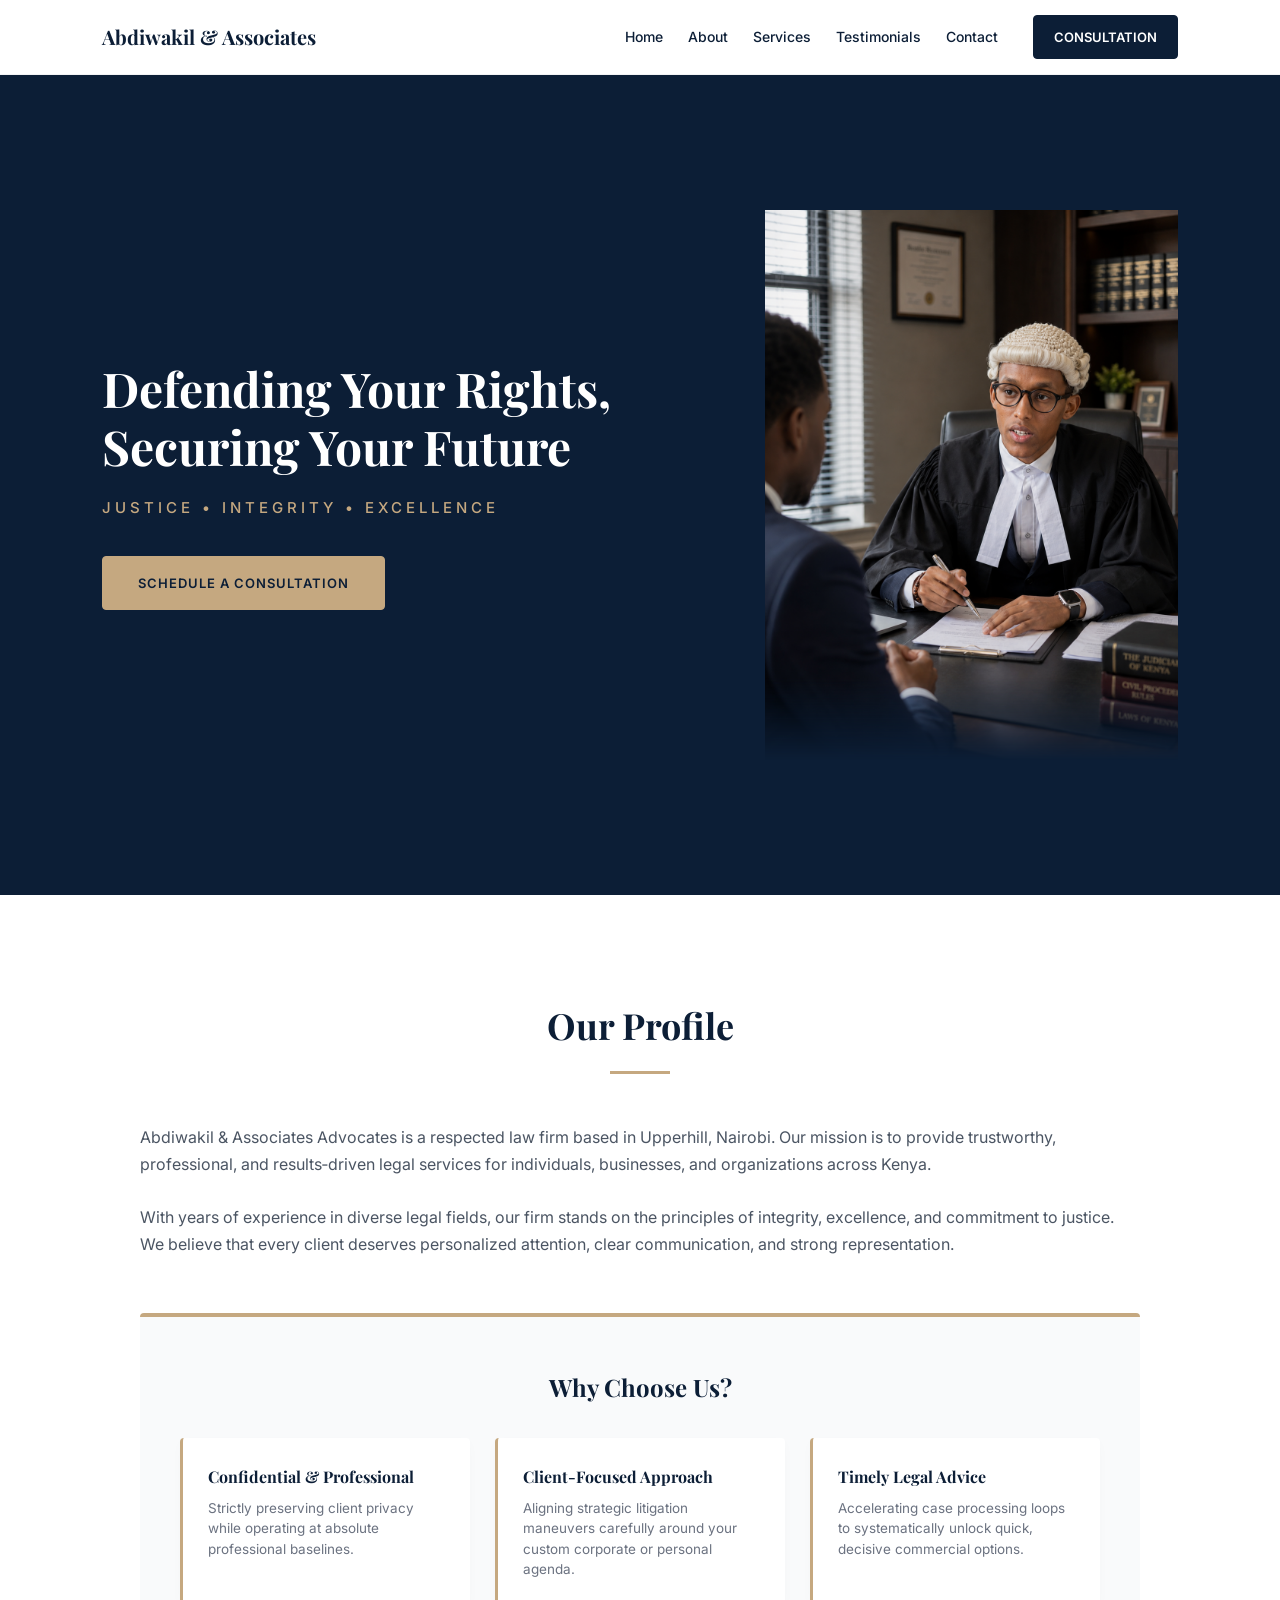
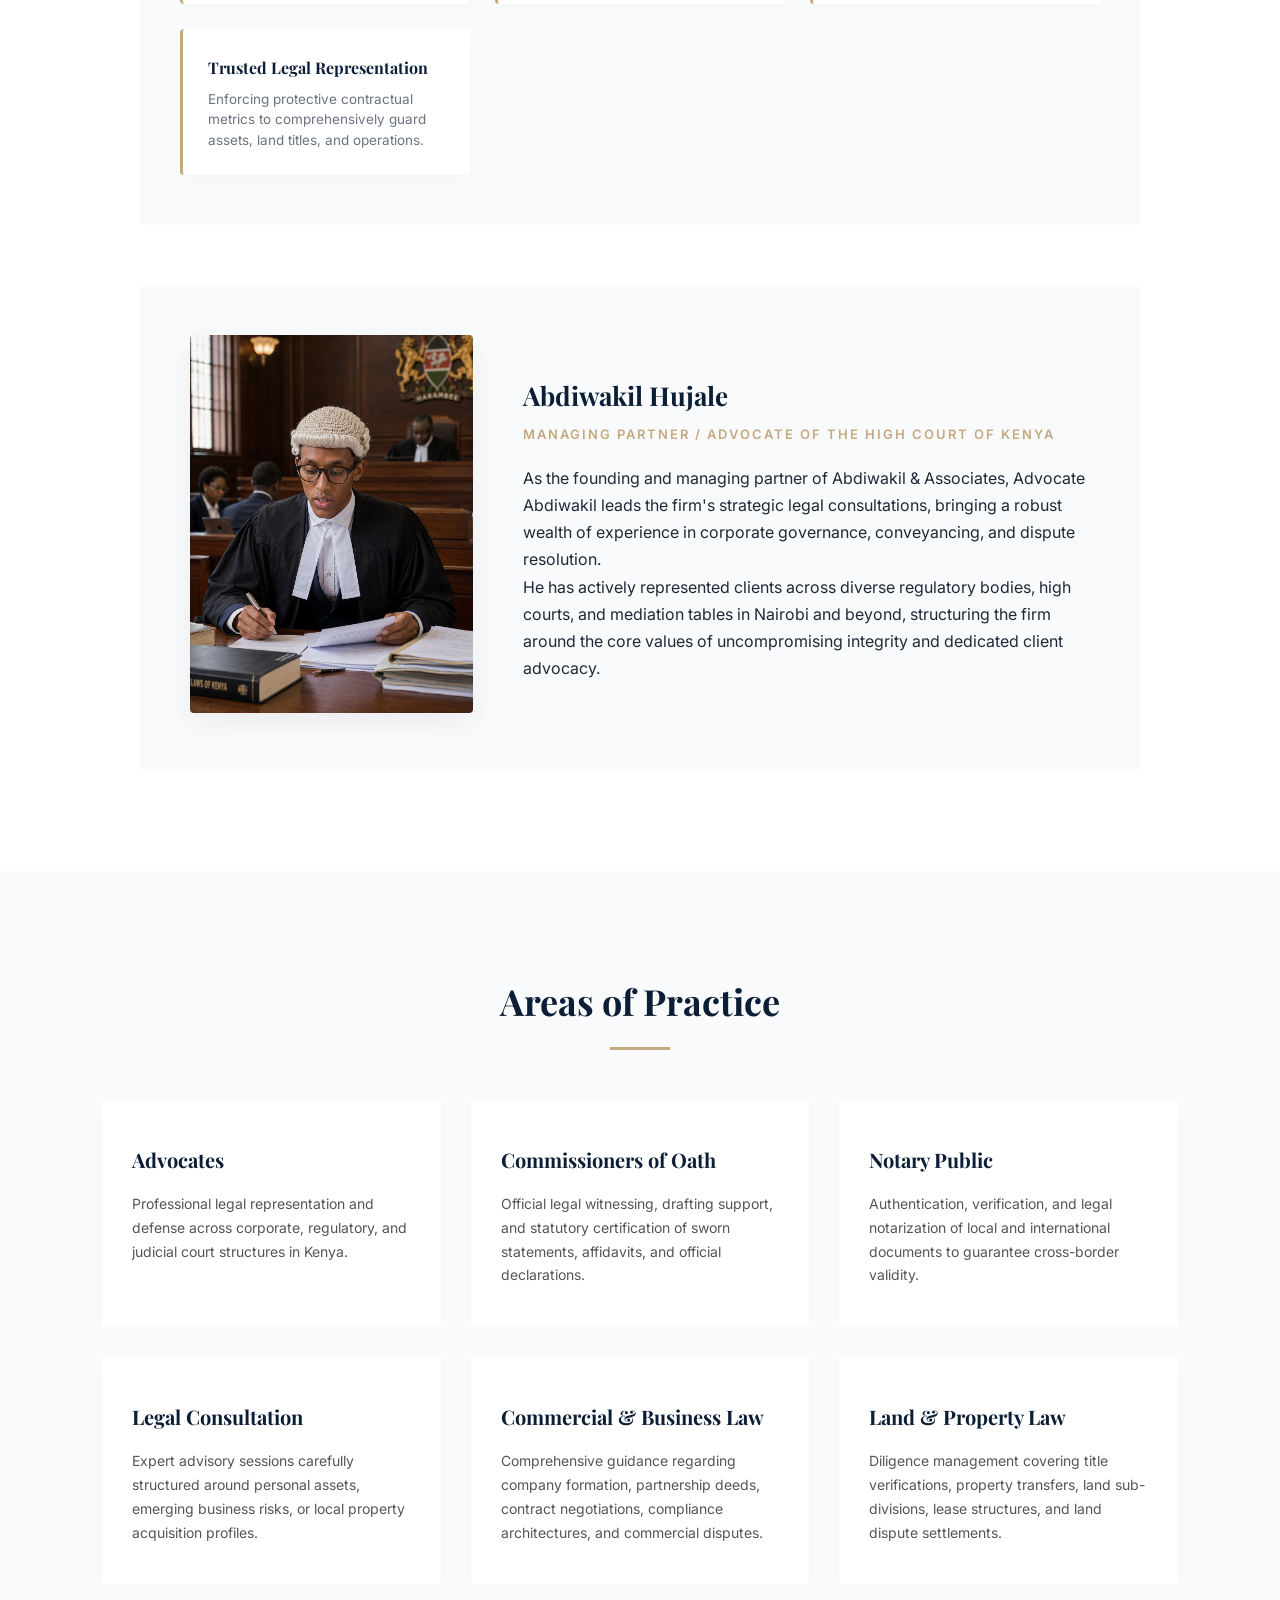
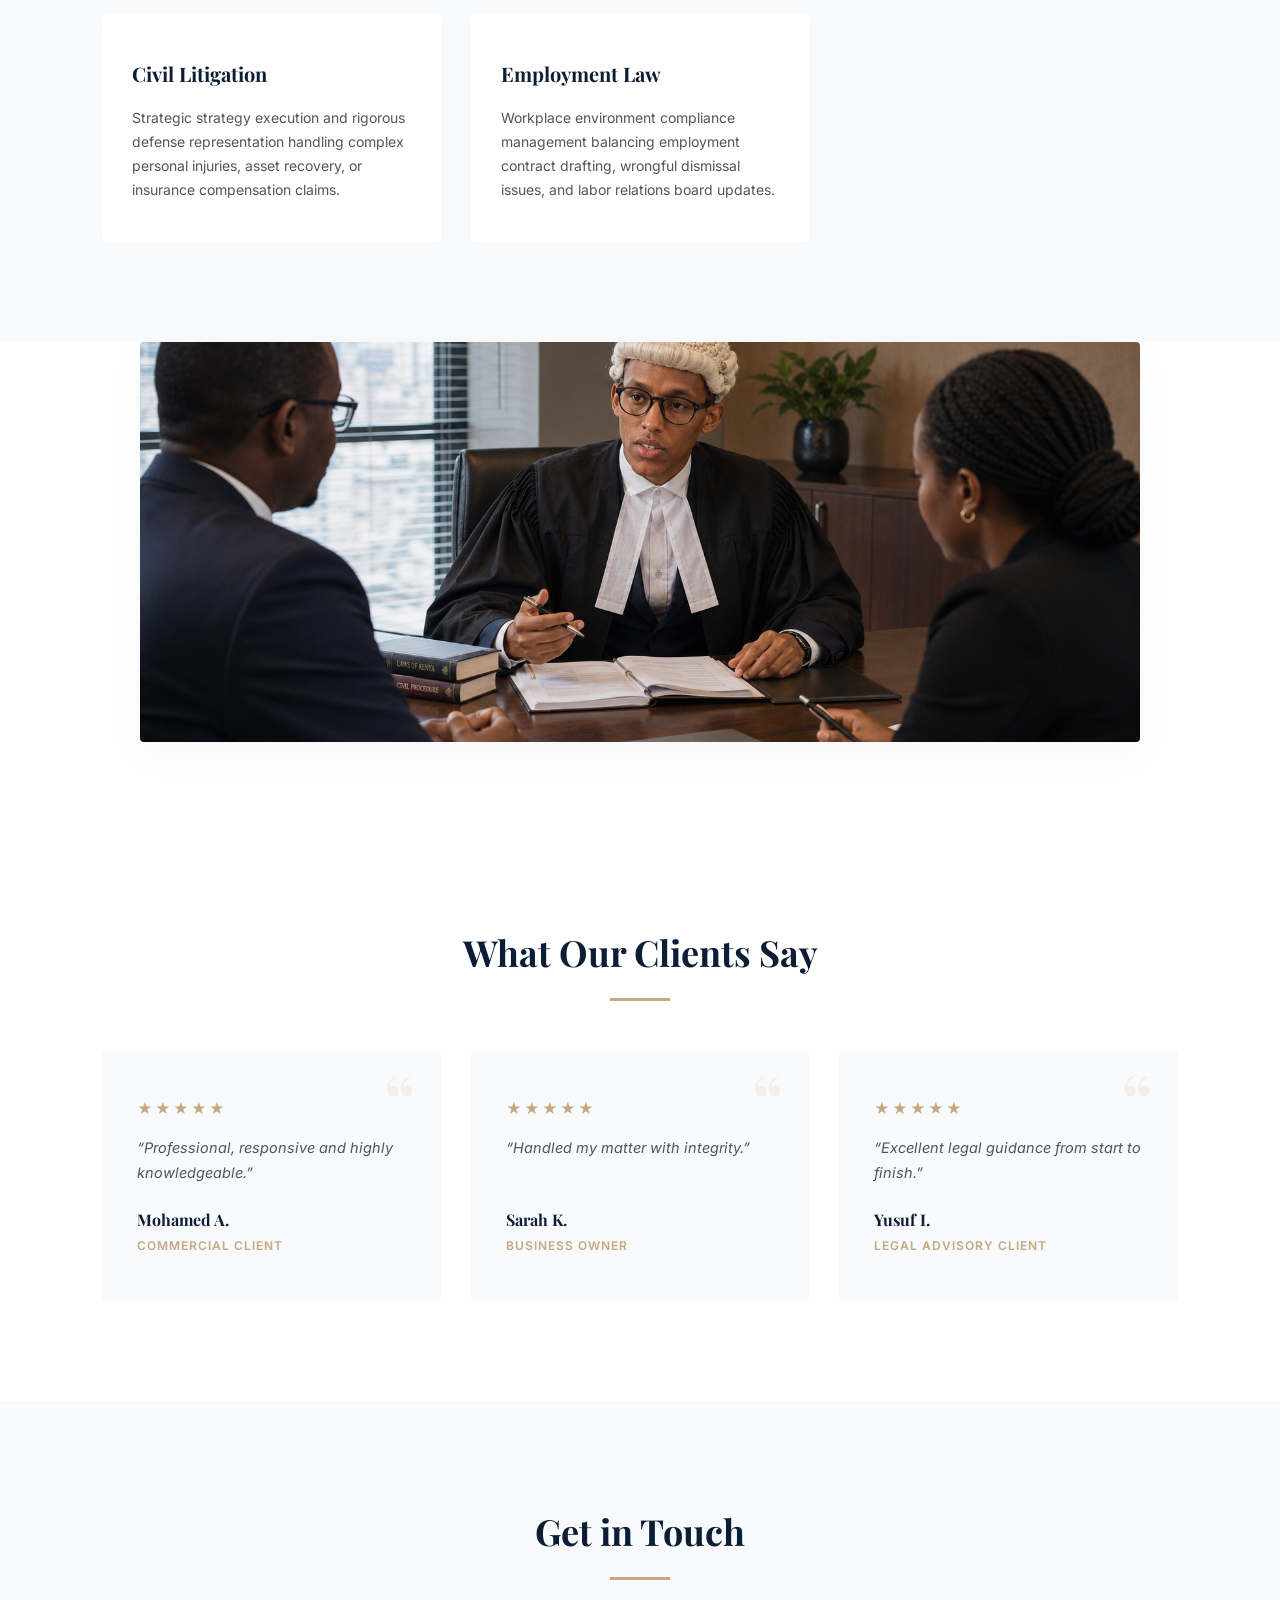
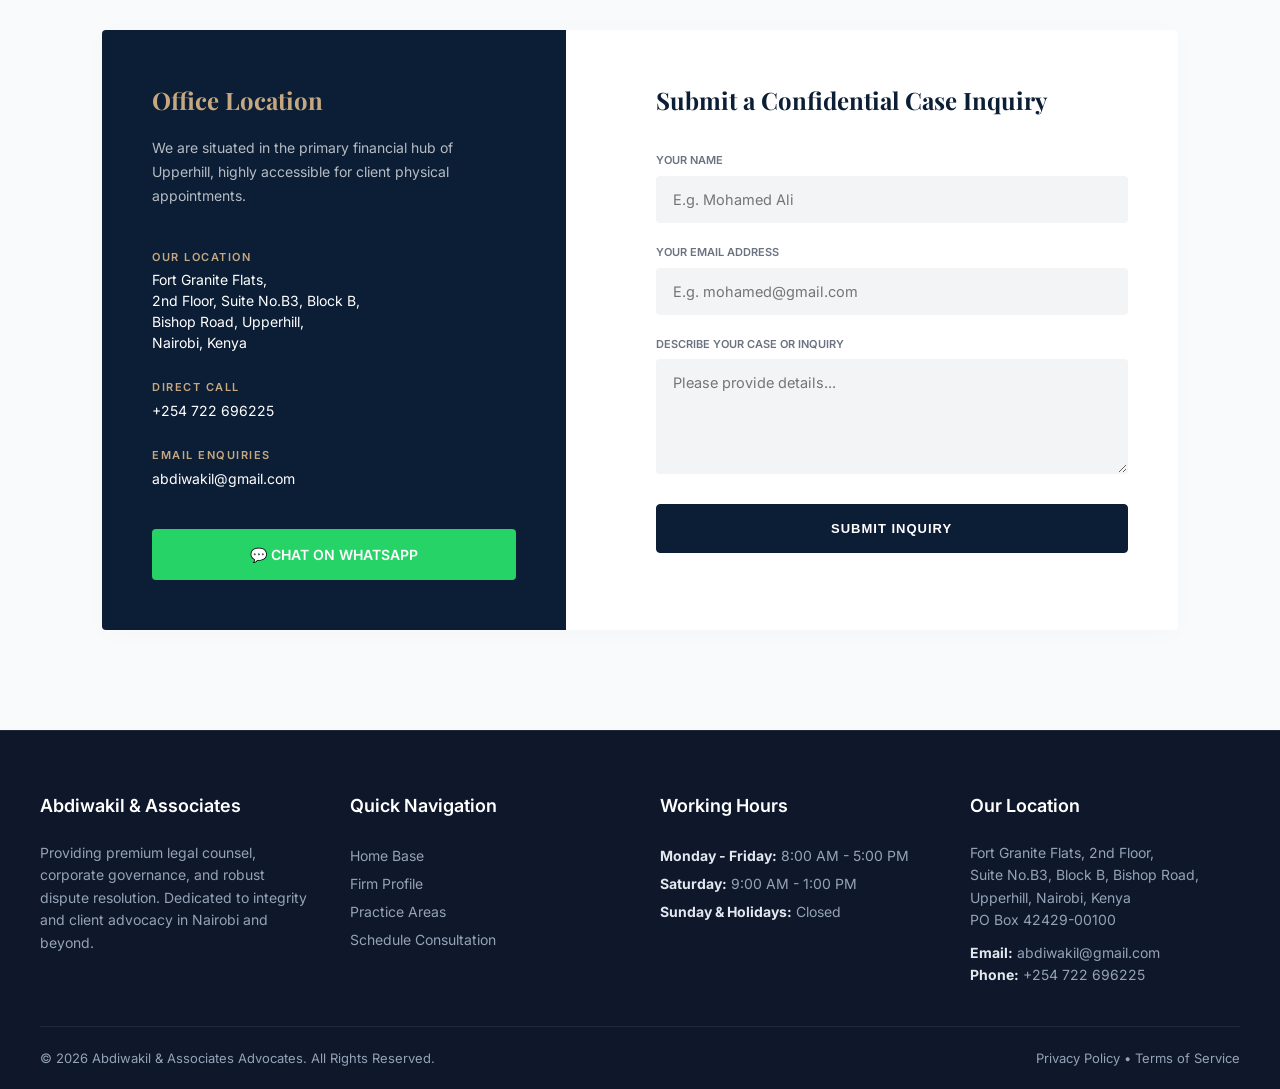
==== index.html @ 17afec84 "Add files via upload Initial upload of upgraded law firm website" ====
<!DOCTYPE html>
<html lang="en">
<head>
  <meta charset="UTF-8" />
  <meta name="viewport" content="width=device-width, initial-scale=1.0" />
  <title>Abdiwakil & Associates Advocates</title>
  
  <!-- Premium Fonts -->
  <link rel="preconnect" href="https://fonts.googleapis.com">
  <link rel="preconnect" href="https://fonts.gstatic.com" crossorigin>
  <link href="https://fonts.googleapis.com/css2?family=Inter:wght@300;400;500;600;700&family=Playfair+Display:ital,wght@0,400;0,600;0,700;1,400&display=swap" rel="stylesheet">

  <style>
    /* DESIGN SYSTEM */
    :root {
      --primary: #0C1E36;      /* Deep Imperial Navy */
      --accent: #C5A880;       /* Warm Corporate Gold */
      --bg-light: #F9FAFB;     /* Soft Light Grey */
      --text-dark: #1F2937;    /* Charcoal */
      --text-light: #FFFFFF;
      --whatsapp-green: #25D366;
      --transition: all 0.3s cubic-bezier(0.25, 0.8, 0.25, 1);
    }

    html {
      scroll-behavior: smooth;
      scroll-padding-top: 80px;
    }

    * {
      box-sizing: border-box;
      margin: 0;
      padding: 0;
    }

    body {
      font-family: 'Inter', sans-serif;
      background-color: var(--bg-light);
      color: var(--text-dark);
      line-height: 1.7;
    }

    /* FLOATING HEADER */
    header {
      background: rgba(255, 255, 255, 0.9);
      backdrop-filter: blur(12px);
      -webkit-backdrop-filter: blur(12px);
      padding: 15px 8%;
      display: flex;
      justify-content: space-between;
      align-items: center;
      position: sticky;
      top: 0;
      z-index: 1000;
      border-bottom: 1px solid rgba(12, 30, 54, 0.05);
    }

    .logo-area {
      display: flex;
      align-items: center;
      gap: 12px;
      text-decoration: none;
    }

    .logo-area h1 {
      font-family: 'Playfair Display', serif;
      font-size: 20px;
      color: var(--primary);
      font-weight: 700;
    }

    .logo-area img {
      height: 45px;
    }

    .nav-container {
      display: flex;
      align-items: center;
      gap: 35px;
    }

    nav {
      display: flex;
      gap: 25px;
    }

    nav a {
      color: var(--primary);
      text-decoration: none;
      font-size: 14px;
      font-weight: 500;
      transition: var(--transition);
      position: relative;
      padding: 5px 0;
    }

    nav a::after {
      content: '';
      position: absolute;
      bottom: 0;
      left: 0;
      width: 0;
      height: 2px;
      background-color: var(--accent);
      transition: var(--transition);
    }

    nav a:hover::after { width: 100%; }
    nav a:hover { color: var(--accent); }

    .nav-btn {
      background: var(--primary);
      color: var(--text-light);
      padding: 10px 20px;
      border-radius: 4px;
      font-size: 13px;
      font-weight: 600;
      text-transform: uppercase;
      text-decoration: none;
      transition: var(--transition);
      border: 1px solid var(--primary);
    }

    .nav-btn:hover {
      background: transparent;
      color: var(--primary);
    }

    /* HERO SECTION */
    .hero {
      min-height: calc(100vh - 80px);
      background: var(--primary);
      display: flex;
      align-items: center;
      padding: 0 8%;
      overflow: hidden;
      position: relative;
    }

    .hero-container {
      max-width: 1200px;
      margin: 0 auto;
      display: flex;
      align-items: center;
      justify-content: space-between;
      width: 100%;
      gap: 40px;
    }

    .hero-content {
      flex: 1.2;
      color: white;
      z-index: 5;
    }

    .hero h2 {
      font-family: 'Playfair Display', serif;
      font-size: 48px;
      font-weight: 700;
      line-height: 1.2;
      margin-bottom: 20px;
    }

    .hero p {
      font-size: 15px;
      color: var(--accent);
      text-transform: uppercase;
      letter-spacing: 4px;
      margin-bottom: 35px;
      font-weight: 500;
    }

    .btn {
      display: inline-block;
      background: var(--accent);
      color: var(--primary);
      padding: 15px 35px;
      text-decoration: none;
      font-weight: 600;
      font-size: 13px;
      letter-spacing: 1px;
      text-transform: uppercase;
      border-radius: 4px;
      transition: var(--transition);
      border: 1px solid var(--accent);
    }

    .btn:hover {
      background: transparent;
      color: white;
    }

    .hero-image-wrapper {
      flex: 0.8;
      display: flex;
      justify-content: flex-end;
      align-items: flex-end;
      height: 100%;
      align-self: flex-end;
    }

    .hero-image-wrapper img {
      max-height: 550px;
      width: auto;
      object-fit: cover;
      display: block;
      mask-image: linear-gradient(to bottom, rgba(0,0,0,1) 85%, rgba(0,0,0,0) 100%);
      -webkit-mask-image: linear-gradient(to bottom, rgba(0,0,0,1) 85%, rgba(0,0,0,0) 100%);
    }

    /* SECTIONS */
    section { padding: 100px 8%; }
    section h2 { font-family: 'Playfair Display', serif; text-align: center; color: var(--primary); font-size: 36px; margin-bottom: 15px; }
    .section-divider { width: 60px; height: 3px; background: var(--accent); margin: 0 auto 50px; }

    /* ABOUT */
    #about { background: white; }
    .about-content { max-width: 1000px; margin: 0 auto; font-size: 16px; color: #4B5563; }
    .about-content p { margin-bottom: 25px; }
    
    /* WHY CHOOSE US GRID UPGRADE */
    .why-choose-us {
      margin-top: 55px;
      background: var(--bg-light);
      padding: 50px 40px;
      border-radius: 4px;
      border-top: 4px solid var(--accent);
    }
    .why-choose-us h3 { font-family: 'Playfair Display', serif; color: var(--primary); margin-bottom: 30px; font-size: 24px; text-align: center; }
    .why-grid {
      display: grid;
      grid-template-columns: repeat(auto-fit, minmax(220px, 1fr));
      gap: 25px;
    }
    .why-card {
      background: white;
      padding: 25px;
      border-radius: 4px;
      box-shadow: 0 4px 12px rgba(0,0,0,0.02);
      border-left: 3px solid var(--accent);
    }
    .why-card h4 {
      font-family: 'Playfair Display', serif;
      color: var(--primary);
      font-size: 16px;
      margin-bottom: 8px;
    }
    .why-card p {
      font-size: 13.5px;
      color: #6B7280;
      margin-bottom: 0;
      line-height: 1.5;
    }

    /* PARTNER PROFILE CARD */
    .profile-card {
      background: var(--bg-light); border-radius: 4px; padding: 50px; display: flex; gap: 50px; align-items: center; max-width: 1000px; margin: 60px auto 0;
    }
    .profile-image { flex: 1; max-width: 320px; }
    .profile-image img { width: 100%; height: auto; border-radius: 4px; box-shadow: 0 10px 30px rgba(0,0,0,0.06); }
    .profile-info { flex: 2; }
    .profile-info h3 { font-family: 'Playfair Display', serif; font-size: 26px; color: var(--primary); margin-bottom: 5px; }
    .profile-info .title { font-size: 13px; color: var(--accent); text-transform: uppercase; font-weight: 600; letter-spacing: 2px; margin-bottom: 20px; }

    /* SERVICES */
    #services { background: var(--bg-light); }
    .services-grid { display: grid; grid-template-columns: repeat(auto-fit, minmax(280px, 1fr)); gap: 30px; max-width: 1200px; margin: 0 auto; }
    .service-card { background: white; padding: 40px 30px; border-radius: 4px; box-shadow: 0 4px 20px rgba(0, 0, 0, 0.01); border-top: 3px solid transparent; transition: var(--transition); }
    .service-card:hover { transform: translateY(-8px); border-top-color: var(--accent); box-shadow: 0 15px 35px rgba(12, 30, 54, 0.06); }
    .service-card h3 { font-family: 'Playfair Display', serif; color: var(--primary); font-size: 20px; margin-bottom: 15px; }
    .service-card p { color: #555; font-size: 14px; }

    /* INTERMEDIATE CONTEXT VISUAL SECTION */
    .context-banner {
      background: white;
      padding: 0 8% 80px;
      display: flex;
      justify-content: center;
    }
    .context-img-container {
      max-width: 1000px;
      width: 100%;
      border-radius: 4px;
      overflow: hidden;
      box-shadow: 0 12px 40px rgba(0,0,0,0.04);
    }
    .context-img-container img {
      width: 100%;
      height: 400px;
      object-fit: cover;
      display: block;
    }

    /* TESTIMONIALS */
    #testimonials { background: white; }
    .testimonials-grid { display: grid; grid-template-columns: repeat(auto-fit, minmax(320px, 1fr)); gap: 30px; max-width: 1200px; margin: 0 auto; }
    .testimonial-card { background: var(--bg-light); padding: 45px 35px; border-radius: 4px; position: relative; display: flex; flex-direction: column; justify-content: space-between; transition: var(--transition); }
    .testimonial-card:hover { transform: translateY(-5px); box-shadow: 0 10px 25px rgba(0,0,0,0.03); }
    .quote-icon { font-family: 'Playfair Display', serif; font-size: 80px; line-height: 1; color: rgba(197, 168, 128, 0.12); position: absolute; top: 10px; right: 25px; user-select: none; }
    .stars { color: var(--accent); font-size: 15px; margin-bottom: 15px; letter-spacing: 2px; }
    .testimonial-card p { font-style: italic; color: #4B5563; font-size: 14.5px; margin-bottom: 20px; z-index: 2; }
    .testimonial-card strong { font-family: 'Playfair Display', serif; font-size: 16px; color: var(--primary); }
    .client-tag { font-size: 12px; color: var(--accent); text-transform: uppercase; font-weight: 600; letter-spacing: 1px; margin-top: 2px; }

    /* CONTACT */
    #contact { background: var(--bg-light); }
    .contact-grid { display: flex; gap: 40px; background: white; border-radius: 4px; box-shadow: 0 4px 30px rgba(0,0,0,0.02); overflow: hidden; max-width: 1100px; margin: 0 auto; }
    .contact-sidebar { flex: 1; background: var(--primary); color: var(--text-light); padding: 50px; display: flex; flex-direction: column; justify-content: space-between; }
    .sidebar-header h3 { font-family: 'Playfair Display', serif; font-size: 24px; color: var(--accent); margin-bottom: 15px; }
    .sidebar-header p { color: rgba(255, 255, 255, 0.7); font-size: 14px; margin-bottom: 40px; }
    .contact-info { display: flex; flex-direction: column; gap: 25px; margin-bottom: 40px; }
    .info-block span { font-size: 11px; text-transform: uppercase; color: var(--accent); font-weight: 600; letter-spacing: 1.5px; display: block; margin-bottom: 3px; }
    .info-block p { font-size: 14px; line-height: 1.5; }
    .whatsapp-btn { display: flex; align-items: center; justify-content: center; background: var(--whatsapp-green); color: white; text-decoration: none; padding: 14px 20px; border-radius: 4px; font-size: 14px; font-weight: 600; text-transform: uppercase; transition: var(--transition); }
    .whatsapp-btn:hover { background: #1ebe57; transform: translateY(-2px); }
    
    .contact-form-container { flex: 1.3; padding: 50px; }
    .contact-form-container h3 { font-family: 'Playfair Display', serif; font-size: 24px; color: var(--primary); margin-bottom: 30px; }
    form { display: flex; flex-direction: column; gap: 20px; }
    .input-group { display: flex; flex-direction: column; gap: 6px; }
    .input-group label { font-size: 11px; text-transform: uppercase; font-weight: 600; color: #6B7280; }
    input, textarea { width: 100%; padding: 14px 16px; font-size: 14.5px; font-family: 'Inter', sans-serif; background: #F3F4F6; border: 1px solid transparent; border-radius: 4px; color: var(--text-dark); transition: var(--transition); }
    input:focus, textarea:focus { outline: none; background: white; border-color: var(--accent); box-shadow: 0 0 0 4px rgba(197, 168, 128, 0.15); }
    button { padding: 16px; background: var(--primary); color: var(--text-light); font-size: 13px; font-weight: 600; text-transform: uppercase; letter-spacing: 1px; border: 1px solid var(--primary); border-radius: 4px; cursor: pointer; transition: var(--transition); margin-top: 10px; }
    button:hover { background: transparent; color: var(--primary); }

    footer { background: var(--primary); color: var(--text-light); text-align: center; padding: 40px 20px; font-size: 14px; border-top: 3px solid var(--accent); }

    /* RESPONSIVE DESIGN */
    @media (max-width: 991px) {
      .hero-container { flex-direction: column; padding-top: 40px; text-align: center; }
      .hero-image-wrapper { align-self: center; justify-content: center; }
      .hero h2 { font-size: 36px; }
      .nav-container { display: none; }
      .contact-grid, .profile-card { flex-direction: column; }
      .profile-image { max-width: 100%; }
      section { padding: 80px 5%; }
      .context-img-container img { height: 280px; }
    }
  </style>
</head>
<body id="top">

  <!-- NAVIGATION HEADER -->
  <header>
    <a href="#top" class="logo-area">
      <img src="logo.jpg" alt="Firm Logo" onerror="this.style.display='none'">
      <h1>Abdiwakil & Associates</h1>
    </a>
    <div class="nav-container">
      <nav>
        <a href="#top">Home</a>
        <a href="#about">About</a>
        <a href="#services">Services</a>
        <a href="#testimonials">Testimonials</a>
        <a href="#contact">Contact</a>
      </nav>
      <a href="#contact" class="nav-btn">Consultation</a>
    </div>
  </header>

  <!-- 1. HERO SECTION WITH FIRST-SIGHT LAWYER PORTRAIT -->
  <div class="hero">
    <div class="hero-container">
      <div class="hero-content">
        <h2>Defending Your Rights, Securing Your Future</h2>
        <p>Justice • Integrity • Excellence</p>
        <a href="#contact" class="btn">Schedule a Consultation</a>
      </div>
      <div class="hero-image-wrapper">
        <img src="hero-lawyer.png" alt="Advocate Portrait" onerror="this.src='https://headshots-inc.com/wp-content/uploads/2020/11/Website-Header-Standard-30.jpg'">
      </div>
    </div>
  </div>

  <!-- 2. ABOUT SECTION -->
  <section id="about">
    <h2>Our Profile</h2>
    <div class="section-divider"></div>
    <div class="about-content">
      <p>
        Abdiwakil & Associates Advocates is a respected law firm based in Upperhill, Nairobi. 
        Our mission is to provide trustworthy, professional, and results‑driven legal services for individuals, 
        businesses, and organizations across Kenya.
      </p>
      <p>
        With years of experience in diverse legal fields, our firm stands on the principles of integrity, 
        excellence, and commitment to justice. We believe that every client deserves personalized attention, 
        clear communication, and strong representation.
      </p>
      
      <!-- WHY CHOOSE US UPGRADED VALUE PROPS CARDS -->
      <div class="why-choose-us">
        <h3>Why Choose Us?</h3>
        <div class="why-grid">
          <div class="why-card">
            <h4>Confidential & Professional</h4>
            <p>Strictly preserving client privacy while operating at absolute professional baselines.</p>
          </div>
          <div class="why-card">
            <h4>Client-Focused Approach</h4>
            <p>Aligning strategic litigation maneuvers carefully around your custom corporate or personal agenda.</p>
          </div>
          <div class="why-card">
            <h4>Timely Legal Advice</h4>
            <p>Accelerating case processing loops to systematically unlock quick, decisive commercial options.</p>
          </div>
          <div class="why-card">
            <h4>Trusted Legal Representation</h4>
            <p>Enforcing protective contractual metrics to comprehensively guard assets, land titles, and operations.</p>
          </div>
        </div>
      </div>
    </div>

    <!-- MANAGING PARTNER BIOGRAPHY BLOCK -->
    <div class="profile-card">
      <div class="profile-image">
        <img src="about-lawyer.jpg" alt="Advocate Headshot" onerror="this.src='https://headshots-inc.com/wp-content/uploads/2020/11/Website-Header-Standard-30.jpg'">
      </div>
      <div class="profile-info">
        <h3>Abdiwakil Hujale</h3>
        <div class="title">Managing Partner / Advocate of the High Court of Kenya</div>
        <p>
          As the founding and managing partner of Abdiwakil & Associates, Advocate Abdiwakil leads the firm's strategic legal consultations, bringing a robust wealth of experience in corporate governance, conveyancing, and dispute resolution.
        </p>
        <p>
          He has actively represented clients across diverse regulatory bodies, high courts, and mediation tables in Nairobi and beyond, structuring the firm around the core values of uncompromising integrity and dedicated client advocacy.
        </p>
      </div>
    </div>
  </section>

  <!-- 3. SERVICES SECTION -->
  <section id="services">
    <h2>Areas of Practice</h2>
    <div class="section-divider"></div>
    <div class="services-grid">
      <div class="service-card">
        <h3>Advocates</h3>
        <p>Professional legal representation and defense across corporate, regulatory, and judicial court structures in Kenya.</p>
      </div>
      <div class="service-card">
        <h3>Commissioners of Oath</h3>
        <p>Official legal witnessing, drafting support, and statutory certification of sworn statements, affidavits, and official declarations.</p>
      </div>
      <div class="service-card">
        <h3>Notary Public</h3>
        <p>Authentication, verification, and legal notarization of local and international documents to guarantee cross-border validity.</p>
      </div>
      <div class="service-card">
        <h3>Legal Consultation</h3>
        <p>Expert advisory sessions carefully structured around personal assets, emerging business risks, or local property acquisition profiles.</p>
      </div>
      <div class="service-card">
        <h3>Commercial & Business Law</h3>
        <p>Comprehensive guidance regarding company formation, partnership deeds, contract negotiations, compliance architectures, and commercial disputes.</p>
      </div>
      <div class="service-card">
        <h3>Land & Property Law</h3>
        <p>Diligence management covering title verifications, property transfers, land sub-divisions, lease structures, and land dispute settlements.</p>
      </div>
      <div class="service-card">
        <h3>Civil Litigation</h3>
        <p>Strategic strategy execution and rigorous defense representation handling complex personal injuries, asset recovery, or insurance compensation claims.</p>
      </div>
      <div class="service-card">
        <h3>Employment Law</h3>
        <p>Workplace environment compliance management balancing employment contract drafting, wrongful dismissal issues, and labor relations board updates.</p>
      </div>
    </div>
  </section>

  <!-- OFFICE/MEETING ROOM VISUAL ANCHOR -->
  <div class="context-banner">
    <div class="context-img-container">
      <img src="office-consultation.jpg" alt="Law Firm Consultation Boardroom" onerror="this.style.display='none'">
    </div>
  </div>

  <!-- 4. TESTIMONIALS SECTION -->
  <section id="testimonials">
    <h2>What Our Clients Say</h2>
    <div class="section-divider"></div>
    <div class="testimonials-grid">
      <div class="testimonial-card">
        <span class="quote-icon">“</span>
        <div>
          <div class="stars">★★★★★</div>
          <p>“Professional, responsive and highly knowledgeable.”</p>
        </div>
        <div>
          <strong>Mohamed A.</strong>
          <div class="client-tag">Commercial Client</div>
        </div>
      </div>
      <div class="testimonial-card">
        <span class="quote-icon">“</span>
        <div>
          <div class="stars">★★★★★</div>
          <p>“Handled my matter with integrity.”</p>
        </div>
        <div>
          <strong>Sarah K.</strong>
          <div class="client-tag">Business Owner</div>
        </div>
      </div>
      <div class="testimonial-card">
        <span class="quote-icon">“</span>
        <div>
          <div class="stars">★★★★★</div>
          <p>“Excellent legal guidance from start to finish.”</p>
        </div>
        <div>
          <strong>Yusuf I.</strong>
          <div class="client-tag">Legal Advisory Client</div>
        </div>
      </div>
    </div>
  </section>

  <!-- 5. CONTACT SECTION -->
  <section id="contact">
    <h2>Get in Touch</h2>
    <div class="section-divider"></div>
    <div class="contact-grid">
      <div class="contact-sidebar">
        <div class="sidebar-header">
          <h3>Office Location</h3>
          <p>We are situated in the primary financial hub of Upperhill, highly accessible for client physical appointments.</p>
        </div>
        <div class="contact-info">
          <div class="info-block">
            <span>Our Location</span>
            <p>
              Fort Granite Flats,<br>
              2nd Floor, Suite No.B3, Block B,<br>
              Bishop Road, Upperhill,<br>
              Nairobi, Kenya
            </p>
          </div>
          <div class="info-block">
            <span>Direct Call</span>
            <p>+254 722 696225</p>
          </div>
          <div class="info-block">
            <span>Email Enquiries</span>
            <p>abdiwakil@gmail.com</p>
          </div>
        </div>
        <a href="https://wa.me/254722696225" target="_blank" class="whatsapp-btn">
          💬 Chat on WhatsApp
        </a>
      </div>
      <div class="contact-form-container">
        <h3>Submit a Confidential Case Inquiry</h3>
        <form action="https://formspree.io/f/xvgeywon" method="POST">
          <div class="input-group">
            <label for="name">Your Name</label>
            <input type="text" id="name" name="name" placeholder="E.g. Mohamed Ali" required>
          </div>
          <div class="input-group">
            <label for="email">Your Email Address</label>
            <input type="email" id="email" name="email" placeholder="E.g. mohamed@gmail.com" required>
          </div>
          <div class="input-group">
            <label for="message">Describe Your Case or Inquiry</label>
            <textarea id="message" name="message" rows="5" placeholder="Please provide details..." required></textarea>
          </div>
          <button type="submit">Submit Inquiry</button>
        </form>
      </div>
    </div>
  </section>

  <!-- UPGRADED CORPORATE FOOTER -->
  <footer style="background-color: #0f172a; color: #94a3b8; padding: 60px 20px 20px 20px; font-family: 'Inter', sans-serif; border-top: 1px solid #1e293b; text-align: left;">
    <div style="max-width: 1200px; margin: 0 auto; display: grid; grid-template-columns: repeat(auto-fit, minmax(250px, 1fr)); gap: 40px; margin-bottom: 40px;">
        
        <!-- Column 1: Firm Profile -->
        <div>
            <h4 style="color: #ffffff; font-size: 18px; margin-bottom: 20px; font-weight: 600;">Abdiwakil & Associates</h4>
            <p style="font-size: 14px; line-height: 1.6; margin-bottom: 20px;">Providing premium legal counsel, corporate governance, and robust dispute resolution. Dedicated to integrity and client advocacy in Nairobi and beyond.</p>
        </div>

        <!-- Column 2: Quick Links -->
        <div>
            <h4 style="color: #ffffff; font-size: 18px; margin-bottom: 20px; font-weight: 600;">Quick Navigation</h4>
            <ul style="list-style: none; padding: 0; margin: 0; font-size: 14px; line-height: 2;">
                <li><a href="#top" style="color: #94a3b8; text-decoration: none; transition: color 0.3s;" onmouseover="this.style.color='#ffffff'" onmouseout="this.style.color='#94a3b8'">Home Base</a></li>
                <li><a href="#about" style="color: #94a3b8; text-decoration: none; transition: color 0.3s;" onmouseover="this.style.color='#ffffff'" onmouseout="this.style.color='#94a3b8'">Firm Profile</a></li>
                <li><a href="#services" style="color: #94a3b8; text-decoration: none; transition: color 0.3s;" onmouseover="this.style.color='#ffffff'" onmouseout="this.style.color='#94a3b8'">Practice Areas</a></li>
                <li><a href="#contact" style="color: #94a3b8; text-decoration: none; transition: color 0.3s;" onmouseover="this.style.color='#ffffff'" onmouseout="this.style.color='#94a3b8'">Schedule Consultation</a></li>
            </ul>
        </div>

        <!-- Column 3: Office Hours -->
        <div>
            <h4 style="color: #ffffff; font-size: 18px; margin-bottom: 20px; font-weight: 600;">Working Hours</h4>
            <ul style="list-style: none; padding: 0; margin: 0; font-size: 14px; line-height: 2;">
                <li><strong style="color: #e2e8f0;">Monday - Friday:</strong> 8:00 AM - 5:00 PM</li>
                <li><strong style="color: #e2e8f0;">Saturday:</strong> 9:00 AM - 1:00 PM</li>
                <li><strong style="color: #e2e8f0;">Sunday & Holidays:</strong> Closed</li>
            </ul>
        </div>

        <!-- Column 4: Contact Info -->
        <div>
            <h4 style="color: #ffffff; font-size: 18px; margin-bottom: 20px; font-weight: 600;">Our Location</h4>
            <p style="font-size: 14px; line-height: 1.6; margin-bottom: 10px;">
                Fort Granite Flats, 2nd Floor,<br>
                Suite No.B3, Block B, Bishop Road,<br>
                Upperhill, Nairobi, Kenya<br>
                PO Box 42429-00100
            </p>
            <p style="font-size: 14px; line-height: 1.6;">
                <strong style="color: #e2e8f0;">Email:</strong> abdiwakil@gmail.com<br>
                <strong style="color: #e2e8f0;">Phone:</strong> +254 722 696225
            </p>
        </div>

    </div>

    <!-- Bottom Copyright Line -->
    <div style="max-width: 1200px; margin: 0 auto; border-top: 1px solid #1e293b; padding-top: 20px; display: flex; flex-wrap: wrap; justify-content: space-between; font-size: 13px;">
        <p style="margin: 0;">&copy; 2026 Abdiwakil & Associates Advocates. All Rights Reserved.</p>
        <p style="margin: 0;"><a href="#" style="color: #94a3b8; text-decoration: none;">Privacy Policy</a> &bull; <a href="#" style="color: #94a3b8; text-decoration: none;">Terms of Service</a></p>
    </div>
</footer>

</body>
</html>
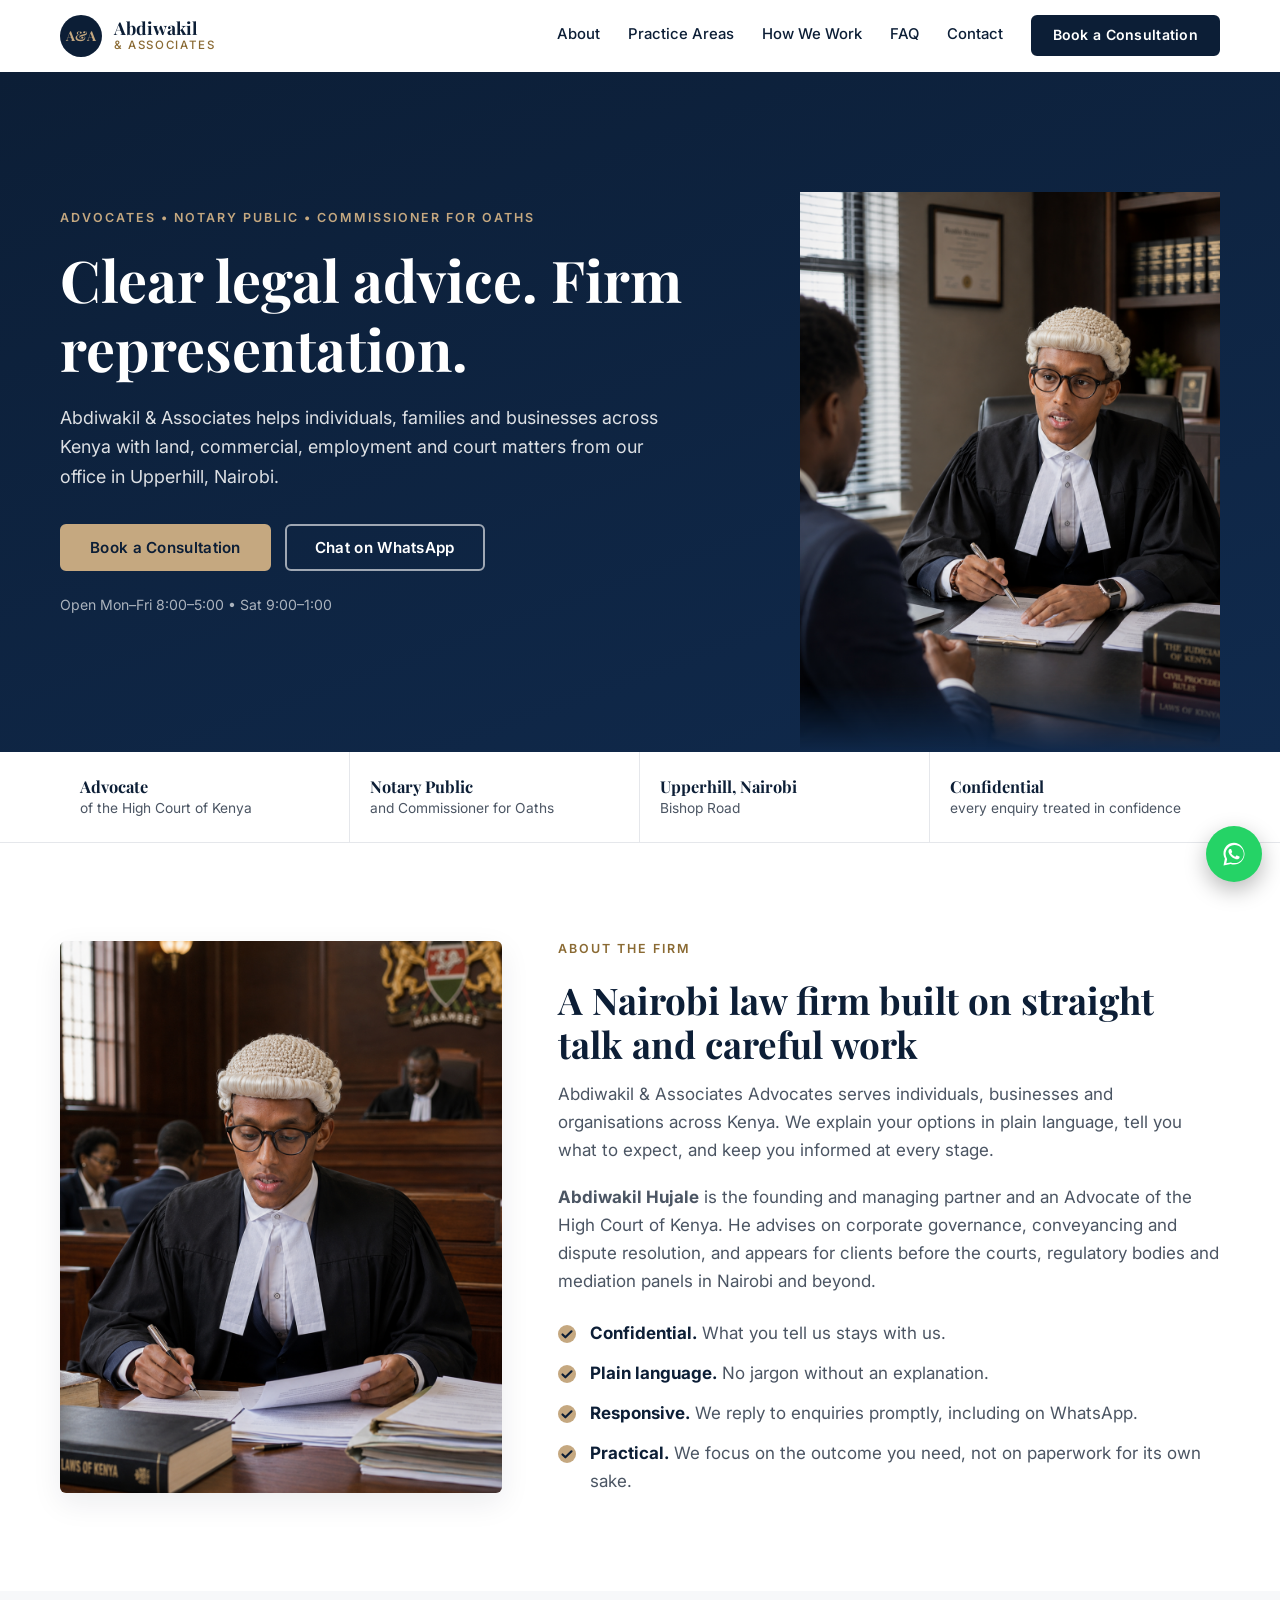
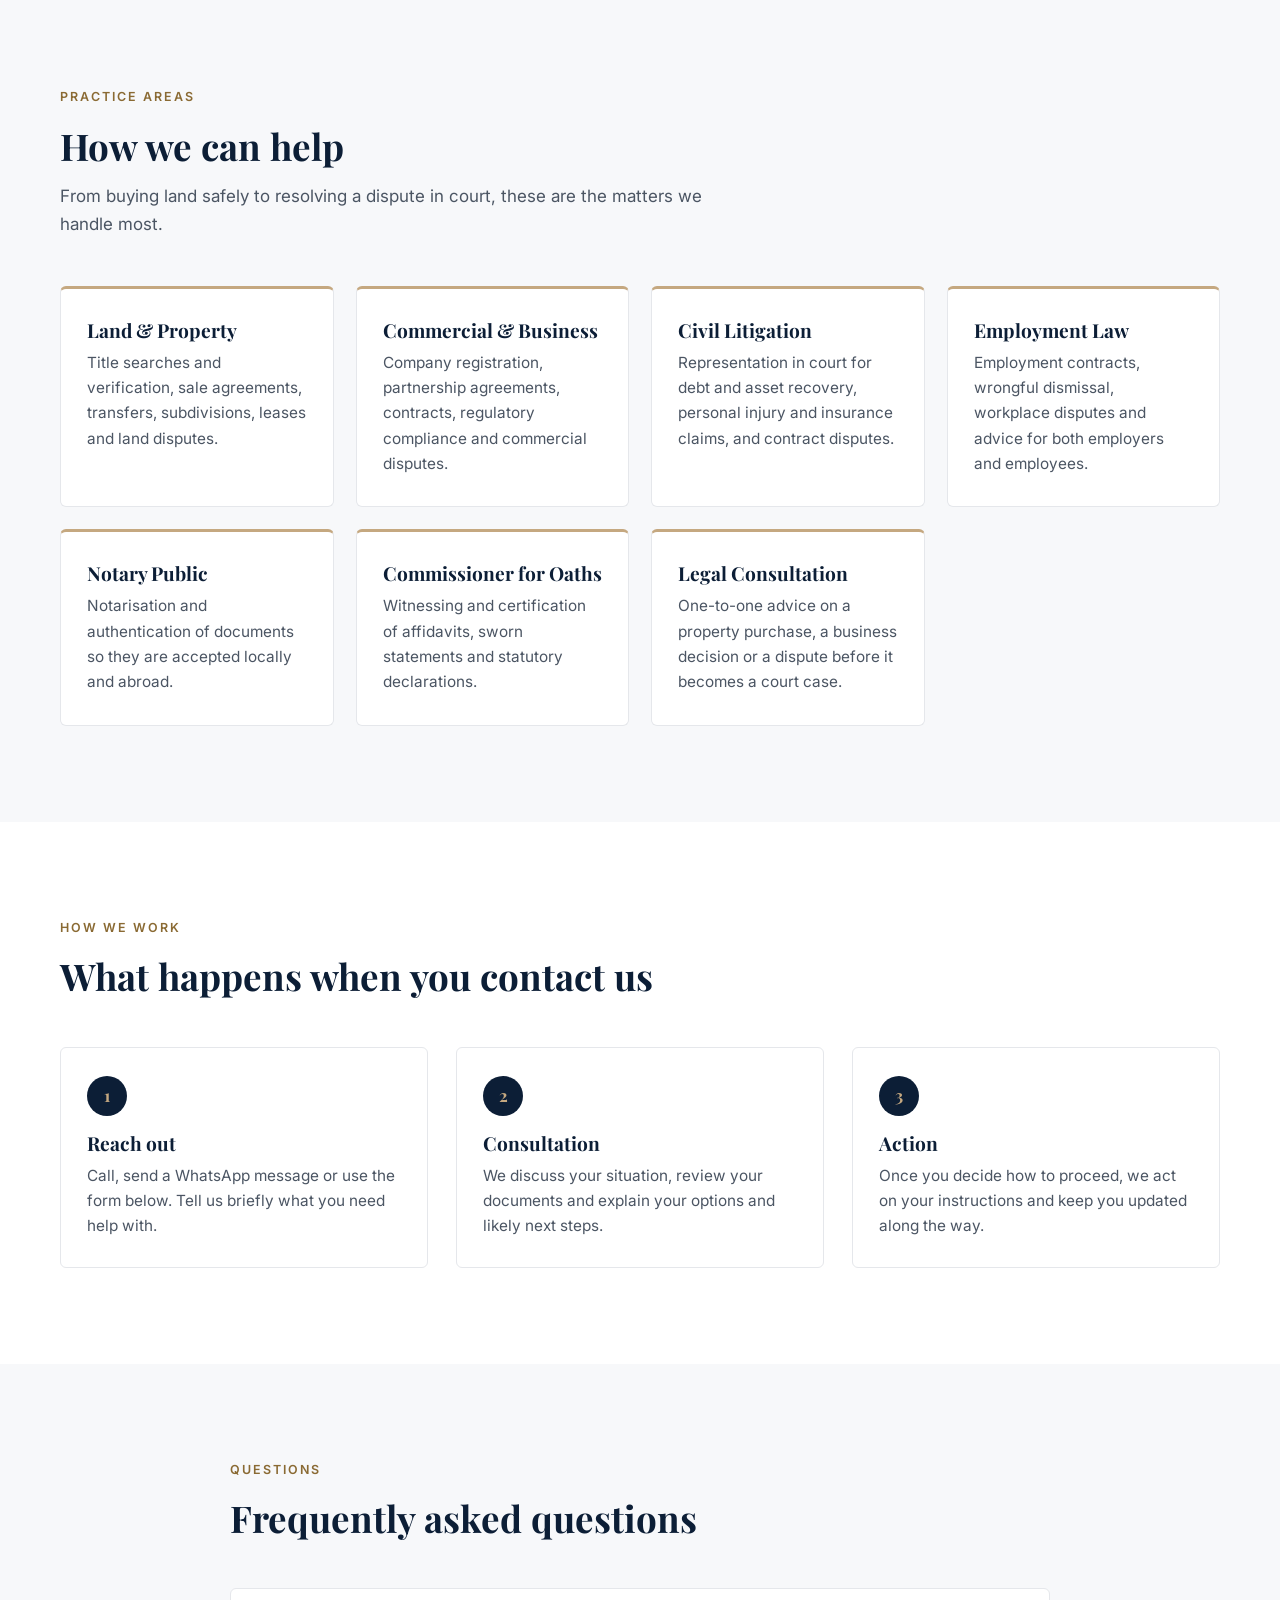
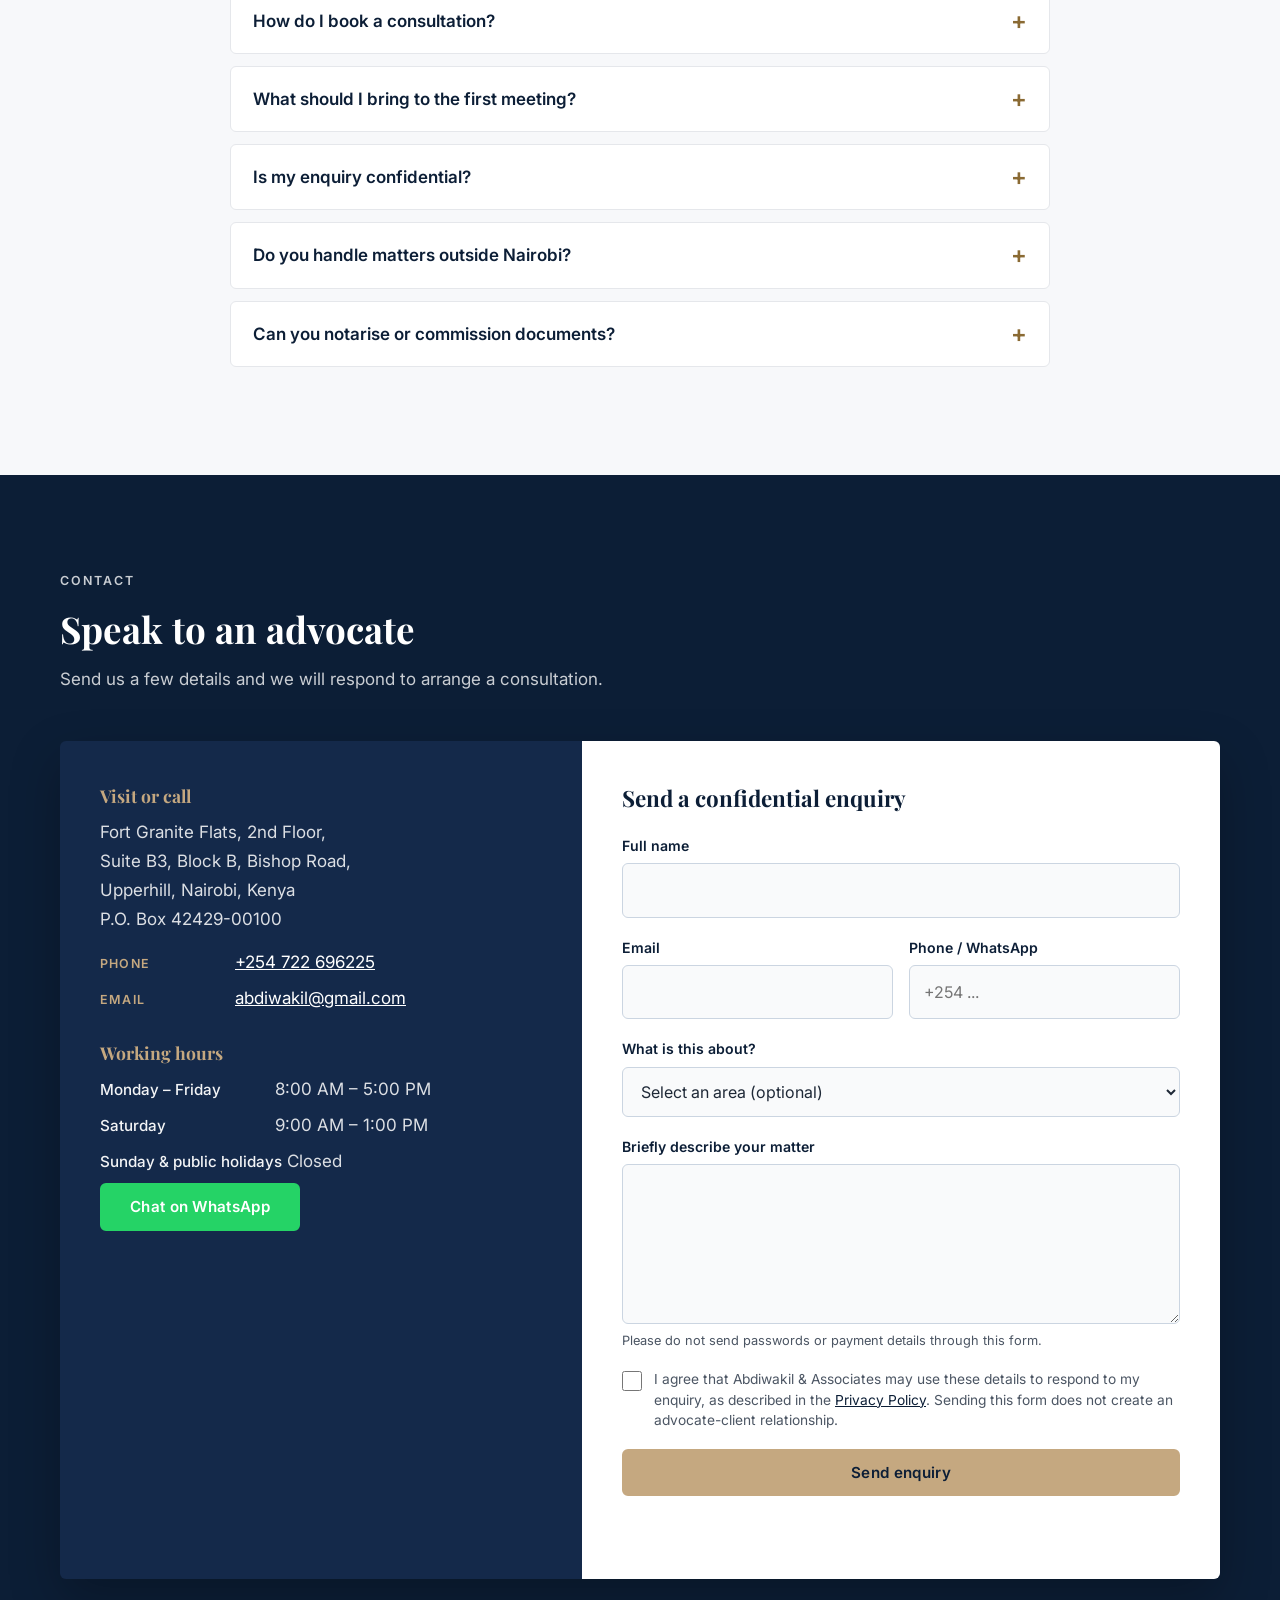
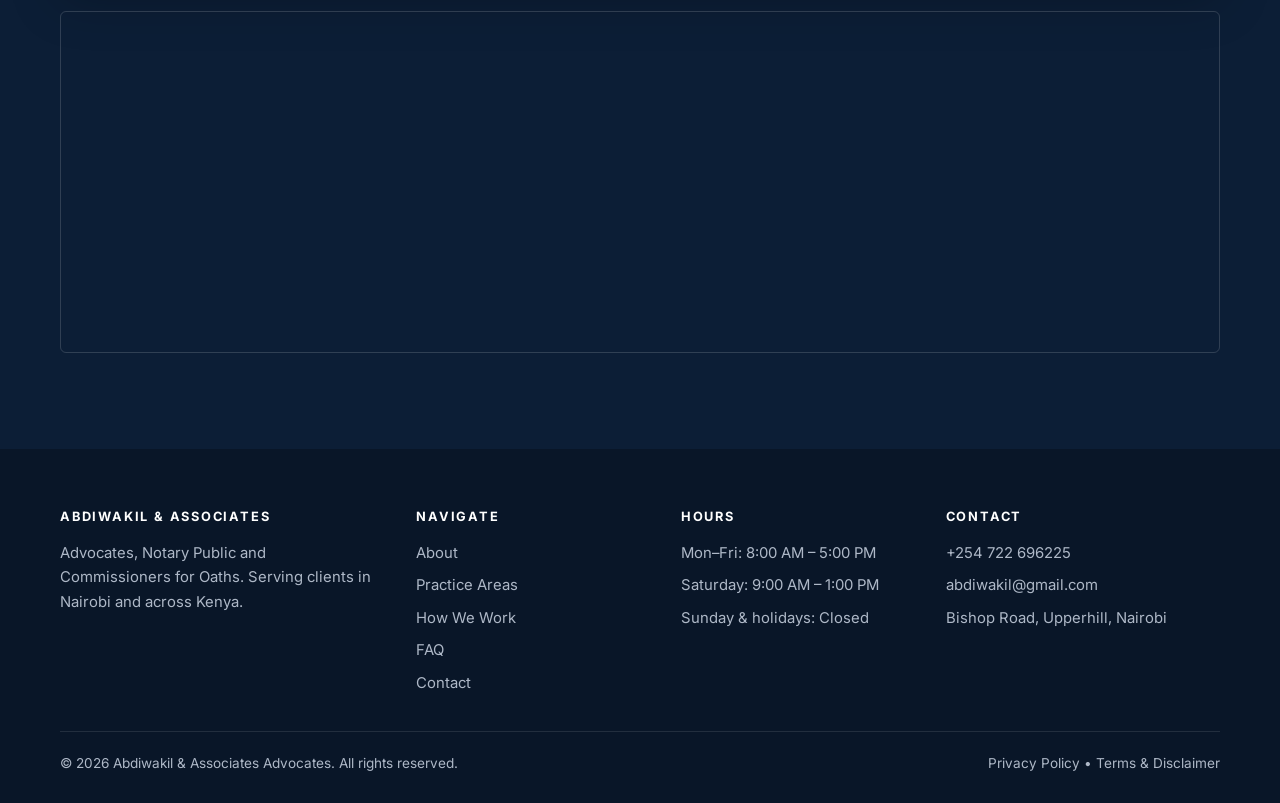
==== commit 470bd4e1: "Rebuild website with mobile menu, SEO and legal pages" ====
--- a/index.html
+++ b/index.html
@@ -1,632 +1,376 @@
-<!DOCTYPE html>
-<html lang="en">
-<head>
-  <meta charset="UTF-8" />
-  <meta name="viewport" content="width=device-width, initial-scale=1.0" />
-  <title>Abdiwakil & Associates Advocates</title>
-  
-  <!-- Premium Fonts -->
-  <link rel="preconnect" href="https://fonts.googleapis.com">
-  <link rel="preconnect" href="https://fonts.gstatic.com" crossorigin>
-  <link href="https://fonts.googleapis.com/css2?family=Inter:wght@300;400;500;600;700&family=Playfair+Display:ital,wght@0,400;0,600;0,700;1,400&display=swap" rel="stylesheet">
-
-  <style>
-    /* DESIGN SYSTEM */
-    :root {
-      --primary: #0C1E36;      /* Deep Imperial Navy */
-      --accent: #C5A880;       /* Warm Corporate Gold */
-      --bg-light: #F9FAFB;     /* Soft Light Grey */
-      --text-dark: #1F2937;    /* Charcoal */
-      --text-light: #FFFFFF;
-      --whatsapp-green: #25D366;
-      --transition: all 0.3s cubic-bezier(0.25, 0.8, 0.25, 1);
-    }
-
-    html {
-      scroll-behavior: smooth;
-      scroll-padding-top: 80px;
-    }
-
-    * {
-      box-sizing: border-box;
-      margin: 0;
-      padding: 0;
-    }
-
-    body {
-      font-family: 'Inter', sans-serif;
-      background-color: var(--bg-light);
-      color: var(--text-dark);
-      line-height: 1.7;
-    }
-
-    /* FLOATING HEADER */
-    header {
-      background: rgba(255, 255, 255, 0.9);
-      backdrop-filter: blur(12px);
-      -webkit-backdrop-filter: blur(12px);
-      padding: 15px 8%;
-      display: flex;
-      justify-content: space-between;
-      align-items: center;
-      position: sticky;
-      top: 0;
-      z-index: 1000;
-      border-bottom: 1px solid rgba(12, 30, 54, 0.05);
-    }
-
-    .logo-area {
-      display: flex;
-      align-items: center;
-      gap: 12px;
-      text-decoration: none;
-    }
-
-    .logo-area h1 {
-      font-family: 'Playfair Display', serif;
-      font-size: 20px;
-      color: var(--primary);
-      font-weight: 700;
-    }
-
-    .logo-area img {
-      height: 45px;
-    }
-
-    .nav-container {
-      display: flex;
-      align-items: center;
-      gap: 35px;
-    }
-
-    nav {
-      display: flex;
-      gap: 25px;
-    }
-
-    nav a {
-      color: var(--primary);
-      text-decoration: none;
-      font-size: 14px;
-      font-weight: 500;
-      transition: var(--transition);
-      position: relative;
-      padding: 5px 0;
-    }
-
-    nav a::after {
-      content: '';
-      position: absolute;
-      bottom: 0;
-      left: 0;
-      width: 0;
-      height: 2px;
-      background-color: var(--accent);
-      transition: var(--transition);
-    }
-
-    nav a:hover::after { width: 100%; }
-    nav a:hover { color: var(--accent); }
-
-    .nav-btn {
-      background: var(--primary);
-      color: var(--text-light);
-      padding: 10px 20px;
-      border-radius: 4px;
-      font-size: 13px;
-      font-weight: 600;
-      text-transform: uppercase;
-      text-decoration: none;
-      transition: var(--transition);
-      border: 1px solid var(--primary);
-    }
-
-    .nav-btn:hover {
-      background: transparent;
-      color: var(--primary);
-    }
-
-    /* HERO SECTION */
-    .hero {
-      min-height: calc(100vh - 80px);
-      background: var(--primary);
-      display: flex;
-      align-items: center;
-      padding: 0 8%;
-      overflow: hidden;
-      position: relative;
-    }
-
-    .hero-container {
-      max-width: 1200px;
-      margin: 0 auto;
-      display: flex;
-      align-items: center;
-      justify-content: space-between;
-      width: 100%;
-      gap: 40px;
-    }
-
-    .hero-content {
-      flex: 1.2;
-      color: white;
-      z-index: 5;
-    }
-
-    .hero h2 {
-      font-family: 'Playfair Display', serif;
-      font-size: 48px;
-      font-weight: 700;
-      line-height: 1.2;
-      margin-bottom: 20px;
-    }
-
-    .hero p {
-      font-size: 15px;
-      color: var(--accent);
-      text-transform: uppercase;
-      letter-spacing: 4px;
-      margin-bottom: 35px;
-      font-weight: 500;
-    }
-
-    .btn {
-      display: inline-block;
-      background: var(--accent);
-      color: var(--primary);
-      padding: 15px 35px;
-      text-decoration: none;
-      font-weight: 600;
-      font-size: 13px;
-      letter-spacing: 1px;
-      text-transform: uppercase;
-      border-radius: 4px;
-      transition: var(--transition);
-      border: 1px solid var(--accent);
-    }
-
-    .btn:hover {
-      background: transparent;
-      color: white;
-    }
-
-    .hero-image-wrapper {
-      flex: 0.8;
-      display: flex;
-      justify-content: flex-end;
-      align-items: flex-end;
-      height: 100%;
-      align-self: flex-end;
-    }
-
-    .hero-image-wrapper img {
-      max-height: 550px;
-      width: auto;
-      object-fit: cover;
-      display: block;
-      mask-image: linear-gradient(to bottom, rgba(0,0,0,1) 85%, rgba(0,0,0,0) 100%);
-      -webkit-mask-image: linear-gradient(to bottom, rgba(0,0,0,1) 85%, rgba(0,0,0,0) 100%);
-    }
-
-    /* SECTIONS */
-    section { padding: 100px 8%; }
-    section h2 { font-family: 'Playfair Display', serif; text-align: center; color: var(--primary); font-size: 36px; margin-bottom: 15px; }
-    .section-divider { width: 60px; height: 3px; background: var(--accent); margin: 0 auto 50px; }
-
-    /* ABOUT */
-    #about { background: white; }
-    .about-content { max-width: 1000px; margin: 0 auto; font-size: 16px; color: #4B5563; }
-    .about-content p { margin-bottom: 25px; }
-    
-    /* WHY CHOOSE US GRID UPGRADE */
-    .why-choose-us {
-      margin-top: 55px;
-      background: var(--bg-light);
-      padding: 50px 40px;
-      border-radius: 4px;
-      border-top: 4px solid var(--accent);
-    }
-    .why-choose-us h3 { font-family: 'Playfair Display', serif; color: var(--primary); margin-bottom: 30px; font-size: 24px; text-align: center; }
-    .why-grid {
-      display: grid;
-      grid-template-columns: repeat(auto-fit, minmax(220px, 1fr));
-      gap: 25px;
-    }
-    .why-card {
-      background: white;
-      padding: 25px;
-      border-radius: 4px;
-      box-shadow: 0 4px 12px rgba(0,0,0,0.02);
-      border-left: 3px solid var(--accent);
-    }
-    .why-card h4 {
-      font-family: 'Playfair Display', serif;
-      color: var(--primary);
-      font-size: 16px;
-      margin-bottom: 8px;
-    }
-    .why-card p {
-      font-size: 13.5px;
-      color: #6B7280;
-      margin-bottom: 0;
-      line-height: 1.5;
-    }
-
-    /* PARTNER PROFILE CARD */
-    .profile-card {
-      background: var(--bg-light); border-radius: 4px; padding: 50px; display: flex; gap: 50px; align-items: center; max-width: 1000px; margin: 60px auto 0;
-    }
-    .profile-image { flex: 1; max-width: 320px; }
-    .profile-image img { width: 100%; height: auto; border-radius: 4px; box-shadow: 0 10px 30px rgba(0,0,0,0.06); }
-    .profile-info { flex: 2; }
-    .profile-info h3 { font-family: 'Playfair Display', serif; font-size: 26px; color: var(--primary); margin-bottom: 5px; }
-    .profile-info .title { font-size: 13px; color: var(--accent); text-transform: uppercase; font-weight: 600; letter-spacing: 2px; margin-bottom: 20px; }
-
-    /* SERVICES */
-    #services { background: var(--bg-light); }
-    .services-grid { display: grid; grid-template-columns: repeat(auto-fit, minmax(280px, 1fr)); gap: 30px; max-width: 1200px; margin: 0 auto; }
-    .service-card { background: white; padding: 40px 30px; border-radius: 4px; box-shadow: 0 4px 20px rgba(0, 0, 0, 0.01); border-top: 3px solid transparent; transition: var(--transition); }
-    .service-card:hover { transform: translateY(-8px); border-top-color: var(--accent); box-shadow: 0 15px 35px rgba(12, 30, 54, 0.06); }
-    .service-card h3 { font-family: 'Playfair Display', serif; color: var(--primary); font-size: 20px; margin-bottom: 15px; }
-    .service-card p { color: #555; font-size: 14px; }
-
-    /* INTERMEDIATE CONTEXT VISUAL SECTION */
-    .context-banner {
-      background: white;
-      padding: 0 8% 80px;
-      display: flex;
-      justify-content: center;
-    }
-    .context-img-container {
-      max-width: 1000px;
-      width: 100%;
-      border-radius: 4px;
-      overflow: hidden;
-      box-shadow: 0 12px 40px rgba(0,0,0,0.04);
-    }
-    .context-img-container img {
-      width: 100%;
-      height: 400px;
-      object-fit: cover;
-      display: block;
-    }
-
-    /* TESTIMONIALS */
-    #testimonials { background: white; }
-    .testimonials-grid { display: grid; grid-template-columns: repeat(auto-fit, minmax(320px, 1fr)); gap: 30px; max-width: 1200px; margin: 0 auto; }
-    .testimonial-card { background: var(--bg-light); padding: 45px 35px; border-radius: 4px; position: relative; display: flex; flex-direction: column; justify-content: space-between; transition: var(--transition); }
-    .testimonial-card:hover { transform: translateY(-5px); box-shadow: 0 10px 25px rgba(0,0,0,0.03); }
-    .quote-icon { font-family: 'Playfair Display', serif; font-size: 80px; line-height: 1; color: rgba(197, 168, 128, 0.12); position: absolute; top: 10px; right: 25px; user-select: none; }
-    .stars { color: var(--accent); font-size: 15px; margin-bottom: 15px; letter-spacing: 2px; }
-    .testimonial-card p { font-style: italic; color: #4B5563; font-size: 14.5px; margin-bottom: 20px; z-index: 2; }
-    .testimonial-card strong { font-family: 'Playfair Display', serif; font-size: 16px; color: var(--primary); }
-    .client-tag { font-size: 12px; color: var(--accent); text-transform: uppercase; font-weight: 600; letter-spacing: 1px; margin-top: 2px; }
-
-    /* CONTACT */
-    #contact { background: var(--bg-light); }
-    .contact-grid { display: flex; gap: 40px; background: white; border-radius: 4px; box-shadow: 0 4px 30px rgba(0,0,0,0.02); overflow: hidden; max-width: 1100px; margin: 0 auto; }
-    .contact-sidebar { flex: 1; background: var(--primary); color: var(--text-light); padding: 50px; display: flex; flex-direction: column; justify-content: space-between; }
-    .sidebar-header h3 { font-family: 'Playfair Display', serif; font-size: 24px; color: var(--accent); margin-bottom: 15px; }
-    .sidebar-header p { color: rgba(255, 255, 255, 0.7); font-size: 14px; margin-bottom: 40px; }
-    .contact-info { display: flex; flex-direction: column; gap: 25px; margin-bottom: 40px; }
-    .info-block span { font-size: 11px; text-transform: uppercase; color: var(--accent); font-weight: 600; letter-spacing: 1.5px; display: block; margin-bottom: 3px; }
-    .info-block p { font-size: 14px; line-height: 1.5; }
-    .whatsapp-btn { display: flex; align-items: center; justify-content: center; background: var(--whatsapp-green); color: white; text-decoration: none; padding: 14px 20px; border-radius: 4px; font-size: 14px; font-weight: 600; text-transform: uppercase; transition: var(--transition); }
-    .whatsapp-btn:hover { background: #1ebe57; transform: translateY(-2px); }
-    
-    .contact-form-container { flex: 1.3; padding: 50px; }
-    .contact-form-container h3 { font-family: 'Playfair Display', serif; font-size: 24px; color: var(--primary); margin-bottom: 30px; }
-    form { display: flex; flex-direction: column; gap: 20px; }
-    .input-group { display: flex; flex-direction: column; gap: 6px; }
-    .input-group label { font-size: 11px; text-transform: uppercase; font-weight: 600; color: #6B7280; }
-    input, textarea { width: 100%; padding: 14px 16px; font-size: 14.5px; font-family: 'Inter', sans-serif; background: #F3F4F6; border: 1px solid transparent; border-radius: 4px; color: var(--text-dark); transition: var(--transition); }
-    input:focus, textarea:focus { outline: none; background: white; border-color: var(--accent); box-shadow: 0 0 0 4px rgba(197, 168, 128, 0.15); }
-    button { padding: 16px; background: var(--primary); color: var(--text-light); font-size: 13px; font-weight: 600; text-transform: uppercase; letter-spacing: 1px; border: 1px solid var(--primary); border-radius: 4px; cursor: pointer; transition: var(--transition); margin-top: 10px; }
-    button:hover { background: transparent; color: var(--primary); }
-
-    footer { background: var(--primary); color: var(--text-light); text-align: center; padding: 40px 20px; font-size: 14px; border-top: 3px solid var(--accent); }
-
-    /* RESPONSIVE DESIGN */
-    @media (max-width: 991px) {
-      .hero-container { flex-direction: column; padding-top: 40px; text-align: center; }
-      .hero-image-wrapper { align-self: center; justify-content: center; }
-      .hero h2 { font-size: 36px; }
-      .nav-container { display: none; }
-      .contact-grid, .profile-card { flex-direction: column; }
-      .profile-image { max-width: 100%; }
-      section { padding: 80px 5%; }
-      .context-img-container img { height: 280px; }
-    }
-  </style>
-</head>
-<body id="top">
-
-  <!-- NAVIGATION HEADER -->
-  <header>
-    <a href="#top" class="logo-area">
-      <img src="logo.jpg" alt="Firm Logo" onerror="this.style.display='none'">
-      <h1>Abdiwakil & Associates</h1>
-    </a>
-    <div class="nav-container">
-      <nav>
-        <a href="#top">Home</a>
-        <a href="#about">About</a>
-        <a href="#services">Services</a>
-        <a href="#testimonials">Testimonials</a>
-        <a href="#contact">Contact</a>
-      </nav>
-      <a href="#contact" class="nav-btn">Consultation</a>
-    </div>
-  </header>
-
-  <!-- 1. HERO SECTION WITH FIRST-SIGHT LAWYER PORTRAIT -->
-  <div class="hero">
-    <div class="hero-container">
-      <div class="hero-content">
-        <h2>Defending Your Rights, Securing Your Future</h2>
-        <p>Justice • Integrity • Excellence</p>
-        <a href="#contact" class="btn">Schedule a Consultation</a>
-      </div>
-      <div class="hero-image-wrapper">
-        <img src="hero-lawyer.png" alt="Advocate Portrait" onerror="this.src='https://headshots-inc.com/wp-content/uploads/2020/11/Website-Header-Standard-30.jpg'">
-      </div>
-    </div>
-  </div>
-
-  <!-- 2. ABOUT SECTION -->
-  <section id="about">
-    <h2>Our Profile</h2>
-    <div class="section-divider"></div>
-    <div class="about-content">
-      <p>
-        Abdiwakil & Associates Advocates is a respected law firm based in Upperhill, Nairobi. 
-        Our mission is to provide trustworthy, professional, and results‑driven legal services for individuals, 
-        businesses, and organizations across Kenya.
-      </p>
-      <p>
-        With years of experience in diverse legal fields, our firm stands on the principles of integrity, 
-        excellence, and commitment to justice. We believe that every client deserves personalized attention, 
-        clear communication, and strong representation.
-      </p>
-      
-      <!-- WHY CHOOSE US UPGRADED VALUE PROPS CARDS -->
-      <div class="why-choose-us">
-        <h3>Why Choose Us?</h3>
-        <div class="why-grid">
-          <div class="why-card">
-            <h4>Confidential & Professional</h4>
-            <p>Strictly preserving client privacy while operating at absolute professional baselines.</p>
-          </div>
-          <div class="why-card">
-            <h4>Client-Focused Approach</h4>
-            <p>Aligning strategic litigation maneuvers carefully around your custom corporate or personal agenda.</p>
-          </div>
-          <div class="why-card">
-            <h4>Timely Legal Advice</h4>
-            <p>Accelerating case processing loops to systematically unlock quick, decisive commercial options.</p>
-          </div>
-          <div class="why-card">
-            <h4>Trusted Legal Representation</h4>
-            <p>Enforcing protective contractual metrics to comprehensively guard assets, land titles, and operations.</p>
-          </div>
-        </div>
-      </div>
-    </div>
-
-    <!-- MANAGING PARTNER BIOGRAPHY BLOCK -->
-    <div class="profile-card">
-      <div class="profile-image">
-        <img src="about-lawyer.jpg" alt="Advocate Headshot" onerror="this.src='https://headshots-inc.com/wp-content/uploads/2020/11/Website-Header-Standard-30.jpg'">
-      </div>
-      <div class="profile-info">
-        <h3>Abdiwakil Hujale</h3>
-        <div class="title">Managing Partner / Advocate of the High Court of Kenya</div>
-        <p>
-          As the founding and managing partner of Abdiwakil & Associates, Advocate Abdiwakil leads the firm's strategic legal consultations, bringing a robust wealth of experience in corporate governance, conveyancing, and dispute resolution.
-        </p>
-        <p>
-          He has actively represented clients across diverse regulatory bodies, high courts, and mediation tables in Nairobi and beyond, structuring the firm around the core values of uncompromising integrity and dedicated client advocacy.
-        </p>
-      </div>
-    </div>
-  </section>
-
-  <!-- 3. SERVICES SECTION -->
-  <section id="services">
-    <h2>Areas of Practice</h2>
-    <div class="section-divider"></div>
-    <div class="services-grid">
-      <div class="service-card">
-        <h3>Advocates</h3>
-        <p>Professional legal representation and defense across corporate, regulatory, and judicial court structures in Kenya.</p>
-      </div>
-      <div class="service-card">
-        <h3>Commissioners of Oath</h3>
-        <p>Official legal witnessing, drafting support, and statutory certification of sworn statements, affidavits, and official declarations.</p>
-      </div>
-      <div class="service-card">
-        <h3>Notary Public</h3>
-        <p>Authentication, verification, and legal notarization of local and international documents to guarantee cross-border validity.</p>
-      </div>
-      <div class="service-card">
-        <h3>Legal Consultation</h3>
-        <p>Expert advisory sessions carefully structured around personal assets, emerging business risks, or local property acquisition profiles.</p>
-      </div>
-      <div class="service-card">
-        <h3>Commercial & Business Law</h3>
-        <p>Comprehensive guidance regarding company formation, partnership deeds, contract negotiations, compliance architectures, and commercial disputes.</p>
-      </div>
-      <div class="service-card">
-        <h3>Land & Property Law</h3>
-        <p>Diligence management covering title verifications, property transfers, land sub-divisions, lease structures, and land dispute settlements.</p>
-      </div>
-      <div class="service-card">
-        <h3>Civil Litigation</h3>
-        <p>Strategic strategy execution and rigorous defense representation handling complex personal injuries, asset recovery, or insurance compensation claims.</p>
-      </div>
-      <div class="service-card">
-        <h3>Employment Law</h3>
-        <p>Workplace environment compliance management balancing employment contract drafting, wrongful dismissal issues, and labor relations board updates.</p>
-      </div>
-    </div>
-  </section>
-
-  <!-- OFFICE/MEETING ROOM VISUAL ANCHOR -->
-  <div class="context-banner">
-    <div class="context-img-container">
-      <img src="office-consultation.jpg" alt="Law Firm Consultation Boardroom" onerror="this.style.display='none'">
-    </div>
-  </div>
-
-  <!-- 4. TESTIMONIALS SECTION -->
-  <section id="testimonials">
-    <h2>What Our Clients Say</h2>
-    <div class="section-divider"></div>
-    <div class="testimonials-grid">
-      <div class="testimonial-card">
-        <span class="quote-icon">“</span>
-        <div>
-          <div class="stars">★★★★★</div>
-          <p>“Professional, responsive and highly knowledgeable.”</p>
-        </div>
-        <div>
-          <strong>Mohamed A.</strong>
-          <div class="client-tag">Commercial Client</div>
-        </div>
-      </div>
-      <div class="testimonial-card">
-        <span class="quote-icon">“</span>
-        <div>
-          <div class="stars">★★★★★</div>
-          <p>“Handled my matter with integrity.”</p>
-        </div>
-        <div>
-          <strong>Sarah K.</strong>
-          <div class="client-tag">Business Owner</div>
-        </div>
-      </div>
-      <div class="testimonial-card">
-        <span class="quote-icon">“</span>
-        <div>
-          <div class="stars">★★★★★</div>
-          <p>“Excellent legal guidance from start to finish.”</p>
-        </div>
-        <div>
-          <strong>Yusuf I.</strong>
-          <div class="client-tag">Legal Advisory Client</div>
-        </div>
-      </div>
-    </div>
-  </section>
-
-  <!-- 5. CONTACT SECTION -->
-  <section id="contact">
-    <h2>Get in Touch</h2>
-    <div class="section-divider"></div>
-    <div class="contact-grid">
-      <div class="contact-sidebar">
-        <div class="sidebar-header">
-          <h3>Office Location</h3>
-          <p>We are situated in the primary financial hub of Upperhill, highly accessible for client physical appointments.</p>
-        </div>
-        <div class="contact-info">
-          <div class="info-block">
-            <span>Our Location</span>
-            <p>
-              Fort Granite Flats,<br>
-              2nd Floor, Suite No.B3, Block B,<br>
-              Bishop Road, Upperhill,<br>
-              Nairobi, Kenya
-            </p>
-          </div>
-          <div class="info-block">
-            <span>Direct Call</span>
-            <p>+254 722 696225</p>
-          </div>
-          <div class="info-block">
-            <span>Email Enquiries</span>
-            <p>abdiwakil@gmail.com</p>
-          </div>
-        </div>
-        <a href="https://wa.me/254722696225" target="_blank" class="whatsapp-btn">
-          💬 Chat on WhatsApp
-        </a>
-      </div>
-      <div class="contact-form-container">
-        <h3>Submit a Confidential Case Inquiry</h3>
-        <form action="https://formspree.io/f/xvgeywon" method="POST">
-          <div class="input-group">
-            <label for="name">Your Name</label>
-            <input type="text" id="name" name="name" placeholder="E.g. Mohamed Ali" required>
-          </div>
-          <div class="input-group">
-            <label for="email">Your Email Address</label>
-            <input type="email" id="email" name="email" placeholder="E.g. mohamed@gmail.com" required>
-          </div>
-          <div class="input-group">
-            <label for="message">Describe Your Case or Inquiry</label>
-            <textarea id="message" name="message" rows="5" placeholder="Please provide details..." required></textarea>
-          </div>
-          <button type="submit">Submit Inquiry</button>
-        </form>
-      </div>
-    </div>
-  </section>
-
-  <!-- UPGRADED CORPORATE FOOTER -->
-  <footer style="background-color: #0f172a; color: #94a3b8; padding: 60px 20px 20px 20px; font-family: 'Inter', sans-serif; border-top: 1px solid #1e293b; text-align: left;">
-    <div style="max-width: 1200px; margin: 0 auto; display: grid; grid-template-columns: repeat(auto-fit, minmax(250px, 1fr)); gap: 40px; margin-bottom: 40px;">
-        
-        <!-- Column 1: Firm Profile -->
-        <div>
-            <h4 style="color: #ffffff; font-size: 18px; margin-bottom: 20px; font-weight: 600;">Abdiwakil & Associates</h4>
-            <p style="font-size: 14px; line-height: 1.6; margin-bottom: 20px;">Providing premium legal counsel, corporate governance, and robust dispute resolution. Dedicated to integrity and client advocacy in Nairobi and beyond.</p>
-        </div>
-
-        <!-- Column 2: Quick Links -->
-        <div>
-            <h4 style="color: #ffffff; font-size: 18px; margin-bottom: 20px; font-weight: 600;">Quick Navigation</h4>
-            <ul style="list-style: none; padding: 0; margin: 0; font-size: 14px; line-height: 2;">
-                <li><a href="#top" style="color: #94a3b8; text-decoration: none; transition: color 0.3s;" onmouseover="this.style.color='#ffffff'" onmouseout="this.style.color='#94a3b8'">Home Base</a></li>
-                <li><a href="#about" style="color: #94a3b8; text-decoration: none; transition: color 0.3s;" onmouseover="this.style.color='#ffffff'" onmouseout="this.style.color='#94a3b8'">Firm Profile</a></li>
-                <li><a href="#services" style="color: #94a3b8; text-decoration: none; transition: color 0.3s;" onmouseover="this.style.color='#ffffff'" onmouseout="this.style.color='#94a3b8'">Practice Areas</a></li>
-                <li><a href="#contact" style="color: #94a3b8; text-decoration: none; transition: color 0.3s;" onmouseover="this.style.color='#ffffff'" onmouseout="this.style.color='#94a3b8'">Schedule Consultation</a></li>
-            </ul>
-        </div>
-
-        <!-- Column 3: Office Hours -->
-        <div>
-            <h4 style="color: #ffffff; font-size: 18px; margin-bottom: 20px; font-weight: 600;">Working Hours</h4>
-            <ul style="list-style: none; padding: 0; margin: 0; font-size: 14px; line-height: 2;">
-                <li><strong style="color: #e2e8f0;">Monday - Friday:</strong> 8:00 AM - 5:00 PM</li>
-                <li><strong style="color: #e2e8f0;">Saturday:</strong> 9:00 AM - 1:00 PM</li>
-                <li><strong style="color: #e2e8f0;">Sunday & Holidays:</strong> Closed</li>
-            </ul>
-        </div>
-
-        <!-- Column 4: Contact Info -->
-        <div>
-            <h4 style="color: #ffffff; font-size: 18px; margin-bottom: 20px; font-weight: 600;">Our Location</h4>
-            <p style="font-size: 14px; line-height: 1.6; margin-bottom: 10px;">
-                Fort Granite Flats, 2nd Floor,<br>
-                Suite No.B3, Block B, Bishop Road,<br>
-                Upperhill, Nairobi, Kenya<br>
-                PO Box 42429-00100
-            </p>
-            <p style="font-size: 14px; line-height: 1.6;">
-                <strong style="color: #e2e8f0;">Email:</strong> abdiwakil@gmail.com<br>
-                <strong style="color: #e2e8f0;">Phone:</strong> +254 722 696225
-            </p>
-        </div>
-
-    </div>
-
-    <!-- Bottom Copyright Line -->
-    <div style="max-width: 1200px; margin: 0 auto; border-top: 1px solid #1e293b; padding-top: 20px; display: flex; flex-wrap: wrap; justify-content: space-between; font-size: 13px;">
-        <p style="margin: 0;">&copy; 2026 Abdiwakil & Associates Advocates. All Rights Reserved.</p>
-        <p style="margin: 0;"><a href="#" style="color: #94a3b8; text-decoration: none;">Privacy Policy</a> &bull; <a href="#" style="color: #94a3b8; text-decoration: none;">Terms of Service</a></p>
-    </div>
-</footer>
-
-</body>
-</html>+<!DOCTYPE html>
+<html lang="en">
+<head>
+  <meta charset="UTF-8">
+  <meta name="viewport" content="width=device-width, initial-scale=1.0">
+  <title>Abdiwakil & Associates Advocates | Law Firm in Upperhill, Nairobi</title>
+  <meta name="description" content="Abdiwakil & Associates Advocates is a law firm in Upperhill, Nairobi offering land and property, commercial, employment and litigation services, plus notary public and commissioner for oaths services.">
+  <meta name="theme-color" content="#0C1E36">
+  <link rel="canonical" href="https://wakiliwebsite.netlify.app/">
+  <link rel="icon" href="favicon.svg" type="image/svg+xml">
+
+  <!-- Social sharing (WhatsApp, Facebook, LinkedIn) -->
+  <meta property="og:type" content="website">
+  <meta property="og:title" content="Abdiwakil & Associates Advocates | Nairobi">
+  <meta property="og:description" content="Trusted legal counsel in Upperhill, Nairobi. Land, commercial, employment and litigation, plus notary and commissioner for oaths.">
+  <meta property="og:url" content="https://wakiliwebsite.netlify.app/">
+  <meta property="og:image" content="https://wakiliwebsite.netlify.app/images/hero-lawyer.png">
+  <meta property="og:locale" content="en_KE">
+  <meta name="twitter:card" content="summary_large_image">
+
+  <link rel="preconnect" href="https://fonts.googleapis.com">
+  <link rel="preconnect" href="https://fonts.gstatic.com" crossorigin>
+  <link href="https://fonts.googleapis.com/css2?family=Inter:wght@400;500;600;700&family=Playfair+Display:wght@600;700&display=swap" rel="stylesheet">
+  <link rel="stylesheet" href="css/style.css">
+
+  <!-- Structured data so Google can show the firm's address, hours and phone -->
+  <script type="application/ld+json">
+  {
+    "@context": "https://schema.org",
+    "@type": "LegalService",
+    "name": "Abdiwakil & Associates Advocates",
+    "url": "https://wakiliwebsite.netlify.app/",
+    "image": "https://wakiliwebsite.netlify.app/images/hero-lawyer.png",
+    "telephone": "+254722696225",
+    "email": "abdiwakil@gmail.com",
+    "address": {
+      "@type": "PostalAddress",
+      "streetAddress": "Fort Granite Flats, 2nd Floor, Suite B3, Block B, Bishop Road, Upperhill",
+      "addressLocality": "Nairobi",
+      "postalCode": "00100",
+      "addressCountry": "KE"
+    },
+    "openingHoursSpecification": [
+      { "@type": "OpeningHoursSpecification", "dayOfWeek": ["Monday","Tuesday","Wednesday","Thursday","Friday"], "opens": "08:00", "closes": "17:00" },
+      { "@type": "OpeningHoursSpecification", "dayOfWeek": "Saturday", "opens": "09:00", "closes": "13:00" }
+    ],
+    "areaServed": "Kenya"
+  }
+  </script>
+</head>
+<body id="top">
+  <a class="skip-link" href="#main">Skip to content</a>
+
+  <header class="site-header" id="site-header">
+    <div class="container header-inner">
+      <a href="#top" class="brand" aria-label="Abdiwakil & Associates Advocates, home">
+        <span class="brand-mark" aria-hidden="true">A&amp;A</span>
+        <span class="brand-text">Abdiwakil <span>&amp; Associates</span></span>
+      </a>
+
+      <button class="menu-toggle" id="menu-toggle" type="button" aria-expanded="false" aria-controls="primary-nav" aria-label="Open menu">
+        <span class="bar"></span><span class="bar"></span><span class="bar"></span>
+      </button>
+
+      <nav class="primary-nav" id="primary-nav" aria-label="Main">
+        <a href="#about">About</a>
+        <a href="#services">Practice Areas</a>
+        <a href="#process">How We Work</a>
+        <a href="#faq">FAQ</a>
+        <a href="#contact">Contact</a>
+        <a href="#contact" class="btn btn-sm nav-cta">Book a Consultation</a>
+      </nav>
+    </div>
+  </header>
+
+  <main id="main">
+
+    <!-- HERO -->
+    <section class="hero">
+      <div class="container hero-inner">
+        <div class="hero-copy">
+          <p class="eyebrow">Advocates &bull; Notary Public &bull; Commissioner for Oaths</p>
+          <h1>Clear legal advice. Firm representation.</h1>
+          <p class="lead">Abdiwakil &amp; Associates helps individuals, families and businesses across Kenya with land, commercial, employment and court matters from our office in Upperhill, Nairobi.</p>
+          <div class="hero-actions">
+            <a class="btn btn-gold" href="#contact">Book a Consultation</a>
+            <a class="btn btn-outline" href="https://wa.me/254722696225?text=Hello%20Abdiwakil%20%26%20Associates%2C%20I%20would%20like%20to%20make%20an%20enquiry." target="_blank" rel="noopener">Chat on WhatsApp</a>
+          </div>
+          <p class="hero-hours">Open Mon&ndash;Fri 8:00&ndash;5:00 &bull; Sat 9:00&ndash;1:00</p>
+        </div>
+        <div class="hero-media">
+          <img src="images/hero-lawyer.png" alt="Advocate Abdiwakil Hujale" width="520" height="620" fetchpriority="high">
+        </div>
+      </div>
+    </section>
+
+    <!-- TRUST STRIP -->
+    <section class="trust-strip" aria-label="Firm highlights">
+      <div class="container trust-grid">
+        <div><strong>Advocate</strong><span>of the High Court of Kenya</span></div>
+        <div><strong>Notary Public</strong><span>and Commissioner for Oaths</span></div>
+        <div><strong>Upperhill, Nairobi</strong><span>Bishop Road</span></div>
+        <div><strong>Confidential</strong><span>every enquiry treated in confidence</span></div>
+      </div>
+    </section>
+
+    <!-- ABOUT -->
+    <section class="section" id="about">
+      <div class="container about-grid">
+        <div class="about-photo">
+          <img src="images/about-lawyer.jpg" alt="Portrait of Abdiwakil Hujale, Managing Partner" width="480" height="600" loading="lazy">
+        </div>
+        <div class="about-copy">
+          <p class="eyebrow dark">About the firm</p>
+          <h2>A Nairobi law firm built on straight talk and careful work</h2>
+          <p>Abdiwakil &amp; Associates Advocates serves individuals, businesses and organisations across Kenya. We explain your options in plain language, tell you what to expect, and keep you informed at every stage.</p>
+          <p><strong>Abdiwakil Hujale</strong> is the founding and managing partner and an Advocate of the High Court of Kenya. He advises on corporate governance, conveyancing and dispute resolution, and appears for clients before the courts, regulatory bodies and mediation panels in Nairobi and beyond.</p>
+          <!-- TODO (firm to supply): year of admission to the bar, education, LSK membership,
+               and any notable areas of experience. These build trust more than any slogan. -->
+          <ul class="checklist">
+            <li><strong>Confidential.</strong> What you tell us stays with us.</li>
+            <li><strong>Plain language.</strong> No jargon without an explanation.</li>
+            <li><strong>Responsive.</strong> We reply to enquiries promptly, including on WhatsApp.</li>
+            <li><strong>Practical.</strong> We focus on the outcome you need, not on paperwork for its own sake.</li>
+          </ul>
+        </div>
+      </div>
+    </section>
+
+    <!-- PRACTICE AREAS -->
+    <section class="section section-alt" id="services">
+      <div class="container">
+        <div class="section-head">
+          <p class="eyebrow dark">Practice areas</p>
+          <h2>How we can help</h2>
+          <p>From buying land safely to resolving a dispute in court, these are the matters we handle most.</p>
+        </div>
+
+        <div class="cards">
+          <article class="card">
+            <h3>Land &amp; Property</h3>
+            <p>Title searches and verification, sale agreements, transfers, subdivisions, leases and land disputes.</p>
+          </article>
+          <article class="card">
+            <h3>Commercial &amp; Business</h3>
+            <p>Company registration, partnership agreements, contracts, regulatory compliance and commercial disputes.</p>
+          </article>
+          <article class="card">
+            <h3>Civil Litigation</h3>
+            <p>Representation in court for debt and asset recovery, personal injury and insurance claims, and contract disputes.</p>
+          </article>
+          <article class="card">
+            <h3>Employment Law</h3>
+            <p>Employment contracts, wrongful dismissal, workplace disputes and advice for both employers and employees.</p>
+          </article>
+          <article class="card">
+            <h3>Notary Public</h3>
+            <p>Notarisation and authentication of documents so they are accepted locally and abroad.</p>
+          </article>
+          <article class="card">
+            <h3>Commissioner for Oaths</h3>
+            <p>Witnessing and certification of affidavits, sworn statements and statutory declarations.</p>
+          </article>
+          <article class="card">
+            <h3>Legal Consultation</h3>
+            <p>One-to-one advice on a property purchase, a business decision or a dispute before it becomes a court case.</p>
+          </article>
+        </div>
+      </div>
+    </section>
+
+    <!-- PROCESS -->
+    <section class="section" id="process">
+      <div class="container">
+        <div class="section-head">
+          <p class="eyebrow dark">How we work</p>
+          <h2>What happens when you contact us</h2>
+        </div>
+        <ol class="steps">
+          <li>
+            <span class="step-num" aria-hidden="true">1</span>
+            <h3>Reach out</h3>
+            <p>Call, send a WhatsApp message or use the form below. Tell us briefly what you need help with.</p>
+          </li>
+          <li>
+            <span class="step-num" aria-hidden="true">2</span>
+            <h3>Consultation</h3>
+            <p>We discuss your situation, review your documents and explain your options and likely next steps.</p>
+          </li>
+          <li>
+            <span class="step-num" aria-hidden="true">3</span>
+            <h3>Action</h3>
+            <p>Once you decide how to proceed, we act on your instructions and keep you updated along the way.</p>
+          </li>
+        </ol>
+      </div>
+    </section>
+
+    <!-- FAQ -->
+    <section class="section section-alt" id="faq">
+      <div class="container narrow">
+        <div class="section-head">
+          <p class="eyebrow dark">Questions</p>
+          <h2>Frequently asked questions</h2>
+        </div>
+
+        <details>
+          <summary>How do I book a consultation?</summary>
+          <p>Call or WhatsApp +254 722 696225, or send the enquiry form on this page. We will get back to you to confirm a time.</p>
+        </details>
+        <details>
+          <summary>What should I bring to the first meeting?</summary>
+          <p>Your national ID or passport and any documents connected to your matter, such as title documents, agreements, letters, court papers or receipts. If you are not sure what is relevant, bring what you have and we will go through it together.</p>
+        </details>
+        <details>
+          <summary>Is my enquiry confidential?</summary>
+          <p>Yes. We treat everything you share with us in confidence. See our <a href="privacy.html">Privacy Policy</a> for how we handle information submitted through this website.</p>
+        </details>
+        <details>
+          <summary>Do you handle matters outside Nairobi?</summary>
+          <p>Yes. Our office is in Upperhill, Nairobi, and we act for clients in other parts of Kenya as well. Contact us with the details and we will advise.</p>
+        </details>
+        <details>
+          <summary>Can you notarise or commission documents?</summary>
+          <p>Yes. We provide notary public and commissioner for oaths services. Please contact us before you come in so we can confirm what you need to bring.</p>
+        </details>
+      </div>
+    </section>
+
+    <!-- TESTIMONIALS: intentionally removed until the firm has real, permitted client feedback.
+         When ready, add a section here with genuine quotes (with the client's consent) and
+         check the Law Society of Kenya rules on advertising. -->
+
+    <!-- CONTACT -->
+    <section class="section contact" id="contact">
+      <div class="container">
+        <div class="section-head light">
+          <p class="eyebrow">Contact</p>
+          <h2>Speak to an advocate</h2>
+          <p>Send us a few details and we will respond to arrange a consultation.</p>
+        </div>
+
+        <div class="contact-grid">
+          <div class="contact-details">
+            <h3>Visit or call</h3>
+            <address>
+              Fort Granite Flats, 2nd Floor,<br>
+              Suite B3, Block B, Bishop Road,<br>
+              Upperhill, Nairobi, Kenya<br>
+              P.O. Box 42429-00100
+            </address>
+            <ul class="contact-list">
+              <li><span>Phone</span> <a href="tel:+254722696225">+254 722 696225</a></li>
+              <!-- TODO: replace with a firm-domain email (e.g. info@yourfirm.co.ke) once a domain is set up -->
+              <li><span>Email</span> <a href="mailto:abdiwakil@gmail.com">abdiwakil@gmail.com</a></li>
+            </ul>
+            <h3>Working hours</h3>
+            <ul class="hours">
+              <li><span>Monday &ndash; Friday</span> 8:00 AM &ndash; 5:00 PM</li>
+              <li><span>Saturday</span> 9:00 AM &ndash; 1:00 PM</li>
+              <li><span>Sunday &amp; public holidays</span> Closed</li>
+            </ul>
+            <a class="btn btn-whatsapp" href="https://wa.me/254722696225?text=Hello%20Abdiwakil%20%26%20Associates%2C%20I%20would%20like%20to%20make%20an%20enquiry." target="_blank" rel="noopener">Chat on WhatsApp</a>
+          </div>
+
+          <div class="contact-form-wrap">
+            <h3>Send a confidential enquiry</h3>
+            <form id="enquiry-form" action="https://formspree.io/f/xvgeywon" method="POST" novalidate>
+              <div class="field">
+                <label for="name">Full name</label>
+                <input type="text" id="name" name="name" autocomplete="name" required>
+              </div>
+              <div class="field-row">
+                <div class="field">
+                  <label for="email">Email</label>
+                  <input type="email" id="email" name="email" autocomplete="email" required>
+                </div>
+                <div class="field">
+                  <label for="phone">Phone / WhatsApp</label>
+                  <input type="tel" id="phone" name="phone" autocomplete="tel" placeholder="+254 ...">
+                </div>
+              </div>
+              <div class="field">
+                <label for="area">What is this about?</label>
+                <select id="area" name="practice_area">
+                  <option value="">Select an area (optional)</option>
+                  <option>Land &amp; Property</option>
+                  <option>Commercial &amp; Business</option>
+                  <option>Civil Litigation</option>
+                  <option>Employment</option>
+                  <option>Notary Public</option>
+                  <option>Commissioner for Oaths</option>
+                  <option>Other / not sure</option>
+                </select>
+              </div>
+              <div class="field">
+                <label for="message">Briefly describe your matter</label>
+                <textarea id="message" name="message" rows="5" required></textarea>
+                <small>Please do not send passwords or payment details through this form.</small>
+              </div>
+
+              <!-- Honeypot: real visitors never see or fill this; bots do -->
+              <div class="hp" aria-hidden="true">
+                <label for="company">Leave this field empty</label>
+                <input type="text" id="company" name="_gotcha" tabindex="-1" autocomplete="off">
+              </div>
+
+              <label class="consent">
+                <input type="checkbox" name="consent" value="yes" required>
+                <span>I agree that Abdiwakil &amp; Associates may use these details to respond to my enquiry, as described in the <a href="privacy.html">Privacy Policy</a>. Sending this form does not create an advocate-client relationship.</span>
+              </label>
+
+              <button type="submit" class="btn btn-gold btn-block">Send enquiry</button>
+              <p class="form-status" id="form-status" role="status" aria-live="polite"></p>
+            </form>
+          </div>
+        </div>
+
+        <div class="map-wrap">
+          <iframe
+            title="Map showing Fort Granite Flats, Bishop Road, Upperhill, Nairobi"
+            src="https://www.google.com/maps?q=Fort+Granite+Flats+Bishop+Road+Upperhill+Nairobi&output=embed"
+            loading="lazy"
+            referrerpolicy="no-referrer-when-downgrade"
+            allowfullscreen></iframe>
+        </div>
+      </div>
+    </section>
+  </main>
+
+  <footer class="site-footer">
+    <div class="container footer-grid">
+      <div>
+        <h4>Abdiwakil &amp; Associates</h4>
+        <p>Advocates, Notary Public and Commissioners for Oaths. Serving clients in Nairobi and across Kenya.</p>
+      </div>
+      <div>
+        <h4>Navigate</h4>
+        <ul>
+          <li><a href="#about">About</a></li>
+          <li><a href="#services">Practice Areas</a></li>
+          <li><a href="#process">How We Work</a></li>
+          <li><a href="#faq">FAQ</a></li>
+          <li><a href="#contact">Contact</a></li>
+        </ul>
+      </div>
+      <div>
+        <h4>Hours</h4>
+        <ul>
+          <li>Mon&ndash;Fri: 8:00 AM &ndash; 5:00 PM</li>
+          <li>Saturday: 9:00 AM &ndash; 1:00 PM</li>
+          <li>Sunday &amp; holidays: Closed</li>
+        </ul>
+      </div>
+      <div>
+        <h4>Contact</h4>
+        <ul>
+          <li><a href="tel:+254722696225">+254 722 696225</a></li>
+          <li><a href="mailto:abdiwakil@gmail.com">abdiwakil@gmail.com</a></li>
+          <li>Bishop Road, Upperhill, Nairobi</li>
+        </ul>
+      </div>
+    </div>
+    <div class="container footer-bottom">
+      <p>&copy; <span id="year">2026</span> Abdiwakil &amp; Associates Advocates. All rights reserved.</p>
+      <p><a href="privacy.html">Privacy Policy</a> &bull; <a href="terms.html">Terms &amp; Disclaimer</a></p>
+    </div>
+  </footer>
+
+  <a class="whatsapp-float" href="https://wa.me/254722696225?text=Hello%20Abdiwakil%20%26%20Associates%2C%20I%20would%20like%20to%20make%20an%20enquiry." target="_blank" rel="noopener" aria-label="Chat on WhatsApp">
+    <svg viewBox="0 0 32 32" width="28" height="28" aria-hidden="true" focusable="false"><path fill="currentColor" d="M16.004 3C9.38 3 4 8.38 4 15.003c0 2.12.554 4.19 1.607 6.017L4 29l8.17-1.57a12.95 12.95 0 0 0 3.834.57C22.62 28 28 22.62 28 16.003 28 9.38 22.62 3 16.004 3Zm0 23.4c-1.2 0-2.37-.2-3.48-.6l-.5-.18-4.85.93.96-4.73-.2-.53a10.37 10.37 0 0 1-1.55-5.3c0-5.74 4.67-10.4 10.4-10.4 5.74 0 10.4 4.66 10.4 10.4 0 5.73-4.66 10.41-10.4 10.41Zm5.7-7.8c-.31-.16-1.85-.91-2.14-1.02-.29-.1-.5-.16-.7.16-.2.31-.8 1.02-.98 1.23-.18.2-.36.23-.68.08-.31-.16-1.32-.49-2.5-1.55-.92-.82-1.55-1.84-1.73-2.15-.18-.31-.02-.48.14-.63.14-.14.31-.36.47-.54.16-.18.2-.31.31-.52.1-.2.05-.39-.03-.54-.08-.16-.7-1.69-.96-2.31-.25-.6-.5-.52-.7-.53h-.6c-.2 0-.54.08-.82.39-.29.31-1.09 1.06-1.09 2.6s1.12 3.02 1.27 3.23c.16.2 2.2 3.36 5.33 4.71.74.32 1.32.51 1.78.66.75.24 1.43.2 1.97.12.6-.09 1.85-.76 2.11-1.49.26-.73.26-1.36.18-1.49-.08-.13-.29-.2-.6-.36Z"/></svg>
+  </a>
+
+  <script src="js/main.js" defer></script>
+</body>
+</html>
--- a/css/style.css
+++ b/css/style.css
@@ -0,0 +1,359 @@
+/* ==========================================================
+   Abdiwakil & Associates Advocates
+   Design tokens
+   ========================================================== */
+:root {
+  --navy: #0C1E36;
+  --navy-2: #14294a;
+  --gold: #C5A880;
+  --gold-dark: #8A6A33;      /* gold for text on light backgrounds (passes contrast) */
+  --bg: #F7F8FA;
+  --white: #FFFFFF;
+  --ink: #1F2937;
+  --muted: #4B5563;
+  --line: #E5E7EB;
+  --whatsapp: #25D366;
+  --radius: 6px;
+  --shadow: 0 10px 30px rgba(12, 30, 54, 0.08);
+  --font-body: 'Inter', system-ui, -apple-system, 'Segoe UI', Roboto, sans-serif;
+  --font-head: 'Playfair Display', Georgia, 'Times New Roman', serif;
+  --header-h: 72px;
+}
+
+/* ==========================================================
+   Base
+   ========================================================== */
+*, *::before, *::after { box-sizing: border-box; }
+* { margin: 0; }
+
+html {
+  scroll-behavior: smooth;
+  scroll-padding-top: calc(var(--header-h) + 8px);
+  -webkit-text-size-adjust: 100%;
+}
+
+body {
+  font-family: var(--font-body);
+  font-size: 17px;
+  line-height: 1.65;
+  color: var(--ink);
+  background: var(--white);
+  -webkit-font-smoothing: antialiased;
+}
+
+img { max-width: 100%; height: auto; display: block; }
+a { color: var(--navy); }
+a:hover { color: var(--gold-dark); }
+
+h1, h2, h3, h4 { font-family: var(--font-head); color: var(--navy); line-height: 1.2; }
+h2 { font-size: clamp(1.7rem, 3.4vw, 2.3rem); margin-bottom: 14px; }
+h3 { font-size: 1.2rem; margin-bottom: 8px; }
+
+.container { width: min(1160px, 100% - 2.5rem); margin-inline: auto; }
+.narrow { width: min(820px, 100% - 2.5rem); }
+
+:focus-visible { outline: 3px solid var(--gold); outline-offset: 3px; border-radius: 3px; }
+
+.skip-link {
+  position: absolute; left: -9999px; top: 8px; z-index: 2000;
+  background: var(--navy); color: var(--white); padding: 10px 16px; border-radius: var(--radius);
+}
+.skip-link:focus { left: 8px; color: var(--white); }
+
+/* ==========================================================
+   Buttons
+   ========================================================== */
+.btn {
+  display: inline-flex; align-items: center; justify-content: center; gap: 8px;
+  padding: 14px 28px;
+  font: 600 0.95rem/1 var(--font-body);
+  letter-spacing: 0.02em;
+  text-decoration: none;
+  border-radius: var(--radius);
+  border: 2px solid var(--navy);
+  background: var(--navy);
+  color: var(--white);
+  cursor: pointer;
+  transition: background .2s, color .2s, border-color .2s, transform .2s;
+}
+.btn:hover { background: var(--navy-2); color: var(--white); transform: translateY(-1px); }
+.btn-sm { padding: 11px 20px; font-size: 0.88rem; }
+.btn-block { width: 100%; }
+.btn-gold { background: var(--gold); border-color: var(--gold); color: var(--navy); }
+.btn-gold:hover { background: #d4b995; border-color: #d4b995; color: var(--navy); }
+.btn-outline { background: transparent; border-color: rgba(255,255,255,.6); color: var(--white); }
+.btn-outline:hover { background: var(--white); border-color: var(--white); color: var(--navy); }
+.btn-whatsapp { background: var(--whatsapp); border-color: var(--whatsapp); color: #06361a; margin-top: 8px; }
+.btn-whatsapp:hover { background: #1fbd5a; border-color: #1fbd5a; color: #06361a; }
+
+/* ==========================================================
+   Header and navigation
+   ========================================================== */
+.site-header {
+  position: sticky; top: 0; z-index: 1000;
+  height: var(--header-h);
+  background: rgba(255,255,255,.96);
+  backdrop-filter: blur(10px);
+  -webkit-backdrop-filter: blur(10px);
+  border-bottom: 1px solid transparent;
+  transition: box-shadow .25s, border-color .25s;
+}
+.site-header.scrolled { border-bottom-color: var(--line); box-shadow: 0 4px 20px rgba(12,30,54,.06); }
+.header-inner { height: 100%; display: flex; align-items: center; justify-content: space-between; gap: 16px; }
+
+.brand { display: flex; align-items: center; gap: 12px; text-decoration: none; color: var(--navy); }
+.brand:hover { color: var(--navy); }
+.brand-mark {
+  display: grid; place-items: center;
+  width: 42px; height: 42px; border-radius: 50%;
+  background: var(--navy); color: var(--gold);
+  font: 700 0.85rem/1 var(--font-head);
+  letter-spacing: .02em;
+}
+.brand-text { font: 700 1.1rem/1.1 var(--font-head); }
+.brand-text span { display: block; font: 500 0.72rem/1.3 var(--font-body); letter-spacing: .14em; text-transform: uppercase; color: var(--gold-dark); }
+
+.primary-nav { display: flex; align-items: center; gap: 28px; }
+.primary-nav a:not(.btn) {
+  text-decoration: none; font-size: 0.93rem; font-weight: 500; color: var(--navy);
+  padding: 6px 0; border-bottom: 2px solid transparent;
+}
+.primary-nav a:not(.btn):hover { border-bottom-color: var(--gold); color: var(--navy); }
+
+.menu-toggle {
+  display: none;
+  width: 46px; height: 46px; padding: 0;
+  background: transparent; border: 1px solid var(--line); border-radius: var(--radius);
+  cursor: pointer; flex-direction: column; align-items: center; justify-content: center; gap: 5px;
+}
+.menu-toggle .bar { display: block; width: 22px; height: 2px; background: var(--navy); transition: transform .25s, opacity .25s; }
+.menu-toggle[aria-expanded="true"] .bar:nth-child(1) { transform: translateY(7px) rotate(45deg); }
+.menu-toggle[aria-expanded="true"] .bar:nth-child(2) { opacity: 0; }
+.menu-toggle[aria-expanded="true"] .bar:nth-child(3) { transform: translateY(-7px) rotate(-45deg); }
+
+@media (max-width: 920px) {
+  .menu-toggle { display: flex; }
+  .primary-nav {
+    position: absolute; left: 0; right: 0; top: var(--header-h);
+    flex-direction: column; align-items: stretch; gap: 0;
+    background: var(--white);
+    border-bottom: 1px solid var(--line);
+    box-shadow: 0 16px 30px rgba(12,30,54,.12);
+    padding: 8px 1.25rem 20px;
+    max-height: 0; overflow: hidden; visibility: hidden; opacity: 0;
+    transition: max-height .3s ease, opacity .2s ease, visibility 0s linear .3s;
+  }
+  .primary-nav.open { max-height: 480px; visibility: visible; opacity: 1; transition: max-height .3s ease, opacity .2s ease; }
+  .primary-nav a:not(.btn) { padding: 15px 4px; border-bottom: 1px solid var(--line); font-size: 1rem; }
+  .primary-nav .nav-cta { margin-top: 16px; }
+}
+
+/* ==========================================================
+   Hero
+   ========================================================== */
+.hero { background: linear-gradient(160deg, var(--navy) 0%, #102a4d 100%); color: var(--white); overflow: hidden; }
+.hero-inner {
+  display: grid; grid-template-columns: 1.15fr .85fr; align-items: end; gap: 40px;
+  padding-top: 72px; min-height: min(680px, calc(100svh - var(--header-h)));
+}
+.hero-copy { padding-bottom: 72px; align-self: center; }
+.eyebrow { font-size: .78rem; font-weight: 600; letter-spacing: .16em; text-transform: uppercase; color: var(--gold); margin-bottom: 16px; }
+.eyebrow.dark { color: var(--gold-dark); }
+.hero h1 { color: var(--white); font-size: clamp(2.2rem, 5.2vw, 3.6rem); margin-bottom: 20px; }
+.lead { font-size: 1.12rem; color: rgba(255,255,255,.86); max-width: 56ch; margin-bottom: 32px; }
+.hero-actions { display: flex; flex-wrap: wrap; gap: 14px; }
+.hero-hours { margin-top: 22px; font-size: .88rem; color: rgba(255,255,255,.65); }
+.hero-media { align-self: end; justify-self: end; }
+.hero-media img {
+  max-height: 560px; width: auto; object-fit: contain;
+  -webkit-mask-image: linear-gradient(to bottom, #000 88%, transparent 100%);
+          mask-image: linear-gradient(to bottom, #000 88%, transparent 100%);
+}
+
+@media (max-width: 920px) {
+  .hero-inner { grid-template-columns: 1fr; gap: 0; padding-top: 48px; min-height: 0; }
+  .hero-copy { padding-bottom: 36px; }
+  .hero-media { justify-self: center; }
+  .hero-media img { max-height: 380px; }
+}
+
+/* ==========================================================
+   Trust strip
+   ========================================================== */
+.trust-strip { background: var(--white); border-bottom: 1px solid var(--line); }
+.trust-grid { display: grid; grid-template-columns: repeat(4, 1fr); gap: 0; }
+.trust-grid div { padding: 24px 20px; border-right: 1px solid var(--line); display: flex; flex-direction: column; gap: 2px; }
+.trust-grid div:last-child { border-right: 0; }
+.trust-grid strong { font: 700 1.02rem/1.3 var(--font-head); color: var(--navy); }
+.trust-grid span { font-size: .86rem; color: var(--muted); line-height: 1.4; }
+
+@media (max-width: 820px) {
+  .trust-grid { grid-template-columns: 1fr 1fr; }
+  .trust-grid div:nth-child(2) { border-right: 0; }
+  .trust-grid div:nth-child(-n+2) { border-bottom: 1px solid var(--line); }
+}
+
+/* ==========================================================
+   Sections
+   ========================================================== */
+.section { padding: 96px 0; }
+.section-alt { background: var(--bg); }
+.section-head { max-width: 680px; margin-bottom: 48px; }
+.section-head p { color: var(--muted); }
+
+@media (max-width: 720px) {
+  .section { padding: 64px 0; }
+  .section-head { margin-bottom: 32px; }
+}
+
+/* About */
+.about-grid { display: grid; grid-template-columns: .8fr 1.2fr; gap: 56px; align-items: center; }
+.about-photo img { width: 100%; border-radius: var(--radius); box-shadow: var(--shadow); background: var(--bg); aspect-ratio: 4 / 5; object-fit: cover; }
+.about-copy p { color: var(--muted); margin-bottom: 18px; }
+.checklist { list-style: none; padding: 0; margin-top: 24px; display: grid; gap: 12px; }
+.checklist li { position: relative; padding-left: 32px; color: var(--muted); }
+.checklist li::before {
+  content: ""; position: absolute; left: 0; top: .35em; width: 18px; height: 18px; border-radius: 50%;
+  background: var(--gold) url("data:image/svg+xml,%3Csvg xmlns='http://www.w3.org/2000/svg' viewBox='0 0 20 20'%3E%3Cpath fill='none' stroke='%230C1E36' stroke-width='2.4' stroke-linecap='round' stroke-linejoin='round' d='M5 10.5l3.2 3.2L15 7'/%3E%3C/svg%3E") center / 100% no-repeat;
+}
+.checklist strong { color: var(--navy); }
+
+@media (max-width: 860px) {
+  .about-grid { grid-template-columns: 1fr; gap: 32px; }
+  .about-photo { max-width: 420px; }
+}
+
+/* Cards */
+.cards { display: grid; grid-template-columns: repeat(auto-fill, minmax(260px, 1fr)); gap: 22px; }
+.card {
+  background: var(--white); padding: 30px 26px; border-radius: var(--radius);
+  border: 1px solid var(--line); border-top: 3px solid var(--gold);
+  transition: transform .25s, box-shadow .25s;
+}
+.card:hover { transform: translateY(-4px); box-shadow: var(--shadow); }
+.card p { color: var(--muted); font-size: .96rem; }
+
+/* Steps */
+.steps { list-style: none; padding: 0; display: grid; grid-template-columns: repeat(3, 1fr); gap: 28px; counter-reset: none; }
+.steps li { padding: 28px 26px; border: 1px solid var(--line); border-radius: var(--radius); background: var(--white); }
+.step-num {
+  display: grid; place-items: center; width: 40px; height: 40px; margin-bottom: 16px;
+  border-radius: 50%; background: var(--navy); color: var(--gold); font: 700 1.05rem/1 var(--font-head);
+}
+.steps p { color: var(--muted); font-size: .96rem; }
+@media (max-width: 820px) { .steps { grid-template-columns: 1fr; } }
+
+/* FAQ */
+details { background: var(--white); border: 1px solid var(--line); border-radius: var(--radius); margin-bottom: 12px; }
+summary {
+  cursor: pointer; list-style: none; padding: 18px 54px 18px 22px; position: relative;
+  font-weight: 600; color: var(--navy);
+}
+summary::-webkit-details-marker { display: none; }
+summary::after {
+  content: "+"; position: absolute; right: 22px; top: 50%; transform: translateY(-50%);
+  font-size: 1.5rem; line-height: 1; color: var(--gold-dark); transition: transform .2s;
+}
+details[open] summary::after { content: "\2212"; }
+details p { padding: 0 22px 20px; color: var(--muted); }
+
+/* ==========================================================
+   Contact
+   ========================================================== */
+.contact { background: var(--navy); }
+.section-head.light h2 { color: var(--white); }
+.section-head.light p { color: rgba(255,255,255,.78); }
+
+.contact-grid { display: grid; grid-template-columns: .9fr 1.1fr; gap: 0; border-radius: var(--radius); overflow: hidden; box-shadow: 0 20px 50px rgba(0,0,0,.25); }
+.contact-details { background: var(--navy-2); color: rgba(255,255,255,.85); padding: 44px 40px; }
+.contact-details h3 { color: var(--gold); font-size: 1.1rem; margin: 0 0 12px; }
+.contact-details h3:not(:first-child) { margin-top: 30px; }
+.contact-details address { font-style: normal; line-height: 1.7; margin-bottom: 14px; }
+.contact-details a { color: var(--white); }
+.contact-details a:hover { color: var(--gold); }
+.contact-list, .hours { list-style: none; padding: 0; display: grid; gap: 8px; }
+.contact-list span, .hours span { display: inline-block; min-width: 130px; color: var(--gold); font-size: .78rem; font-weight: 600; letter-spacing: .1em; text-transform: uppercase; }
+.hours span { text-transform: none; letter-spacing: 0; font-size: .95rem; font-weight: 500; color: rgba(255,255,255,.95); min-width: 170px; }
+
+.contact-form-wrap { background: var(--white); padding: 44px 40px; }
+.contact-form-wrap h3 { font-size: 1.4rem; margin-bottom: 22px; }
+
+form { display: grid; gap: 18px; }
+.field { display: grid; gap: 6px; }
+.field-row { display: grid; grid-template-columns: 1fr 1fr; gap: 16px; }
+label { font-size: .88rem; font-weight: 600; color: var(--navy); }
+input[type="text"], input[type="email"], input[type="tel"], select, textarea {
+  width: 100%; padding: 13px 14px; font: inherit; font-size: 1rem; color: var(--ink);
+  background: #F9FAFB; border: 1px solid #CBD5E1; border-radius: var(--radius);
+  transition: border-color .2s, box-shadow .2s, background .2s;
+}
+textarea { resize: vertical; min-height: 120px; }
+input:focus, select:focus, textarea:focus { outline: none; background: var(--white); border-color: var(--navy); box-shadow: 0 0 0 3px rgba(197,168,128,.45); }
+input[aria-invalid="true"], textarea[aria-invalid="true"] { border-color: #B42318; }
+small { font-size: .8rem; color: var(--muted); }
+
+.consent { display: flex; gap: 12px; align-items: flex-start; font-weight: 400; font-size: .86rem; color: var(--muted); line-height: 1.5; }
+.consent input { width: 20px; height: 20px; margin-top: 2px; flex: none; accent-color: var(--navy); }
+
+.hp { position: absolute; left: -9999px; width: 1px; height: 1px; overflow: hidden; }
+
+.form-status { min-height: 1.4em; font-size: .95rem; font-weight: 500; }
+.form-status.ok { color: #166534; }
+.form-status.err { color: #B42318; }
+.btn[disabled] { opacity: .6; cursor: wait; }
+
+.map-wrap { margin-top: 32px; border-radius: var(--radius); overflow: hidden; border: 1px solid rgba(255,255,255,.15); }
+.map-wrap iframe { display: block; width: 100%; height: 340px; border: 0; }
+
+@media (max-width: 860px) {
+  .contact-grid { grid-template-columns: 1fr; }
+  .contact-details, .contact-form-wrap { padding: 32px 22px; }
+  .field-row { grid-template-columns: 1fr; }
+  .map-wrap iframe { height: 280px; }
+}
+
+/* ==========================================================
+   Footer
+   ========================================================== */
+.site-footer { background: #091628; color: #AEB8C7; font-size: .93rem; }
+.footer-grid { display: grid; grid-template-columns: 1.4fr 1fr 1fr 1.2fr; gap: 36px; padding: 60px 0 36px; }
+.site-footer h4 { font-family: var(--font-body); font-size: .8rem; letter-spacing: .14em; text-transform: uppercase; color: var(--white); margin-bottom: 16px; }
+.site-footer ul { list-style: none; padding: 0; display: grid; gap: 8px; }
+.site-footer a { color: #AEB8C7; text-decoration: none; }
+.site-footer a:hover { color: var(--gold); text-decoration: underline; }
+.footer-bottom { display: flex; flex-wrap: wrap; justify-content: space-between; gap: 10px; padding: 20px 0 28px; border-top: 1px solid rgba(255,255,255,.1); font-size: .85rem; }
+@media (max-width: 860px) { .footer-grid { grid-template-columns: 1fr 1fr; } }
+@media (max-width: 520px) { .footer-grid { grid-template-columns: 1fr; } }
+
+/* WhatsApp floating button */
+.whatsapp-float {
+  position: fixed; right: 18px; bottom: 18px; z-index: 900;
+  display: grid; place-items: center; width: 56px; height: 56px; border-radius: 50%;
+  background: var(--whatsapp); color: #fff; box-shadow: 0 8px 22px rgba(0,0,0,.28);
+  transition: transform .2s;
+}
+.whatsapp-float:hover { transform: scale(1.06); color: #fff; }
+
+/* ==========================================================
+   Legal pages and 404
+   ========================================================== */
+.legal { padding: 64px 0 88px; }
+.legal h1 { font-size: clamp(2rem, 4vw, 2.8rem); margin-bottom: 6px; }
+.legal h2 { font-size: 1.35rem; margin: 34px 0 10px; }
+.legal p, .legal li { color: var(--muted); margin-bottom: 12px; }
+.legal ul { padding-left: 22px; margin-bottom: 12px; }
+.legal .meta { font-size: .9rem; margin-bottom: 18px; }
+.legal .notice { background: #FFF8E8; border: 1px solid #EBD9AE; border-radius: var(--radius); padding: 14px 16px; color: #5b4510; font-size: .92rem; }
+
+.not-found { background: var(--navy); min-height: 100svh; display: grid; place-items: center; }
+.nf-wrap { text-align: center; color: rgba(255,255,255,.85); padding: 24px; max-width: 560px; }
+.nf-wrap h1 { color: var(--white); font-size: clamp(2rem, 6vw, 3rem); margin-bottom: 12px; }
+.nf-wrap .hero-actions { justify-content: center; margin-top: 28px; }
+
+/* ==========================================================
+   Motion preferences
+   ========================================================== */
+@media (prefers-reduced-motion: reduce) {
+  html { scroll-behavior: auto; }
+  *, *::before, *::after { transition: none !important; animation: none !important; }
+}
